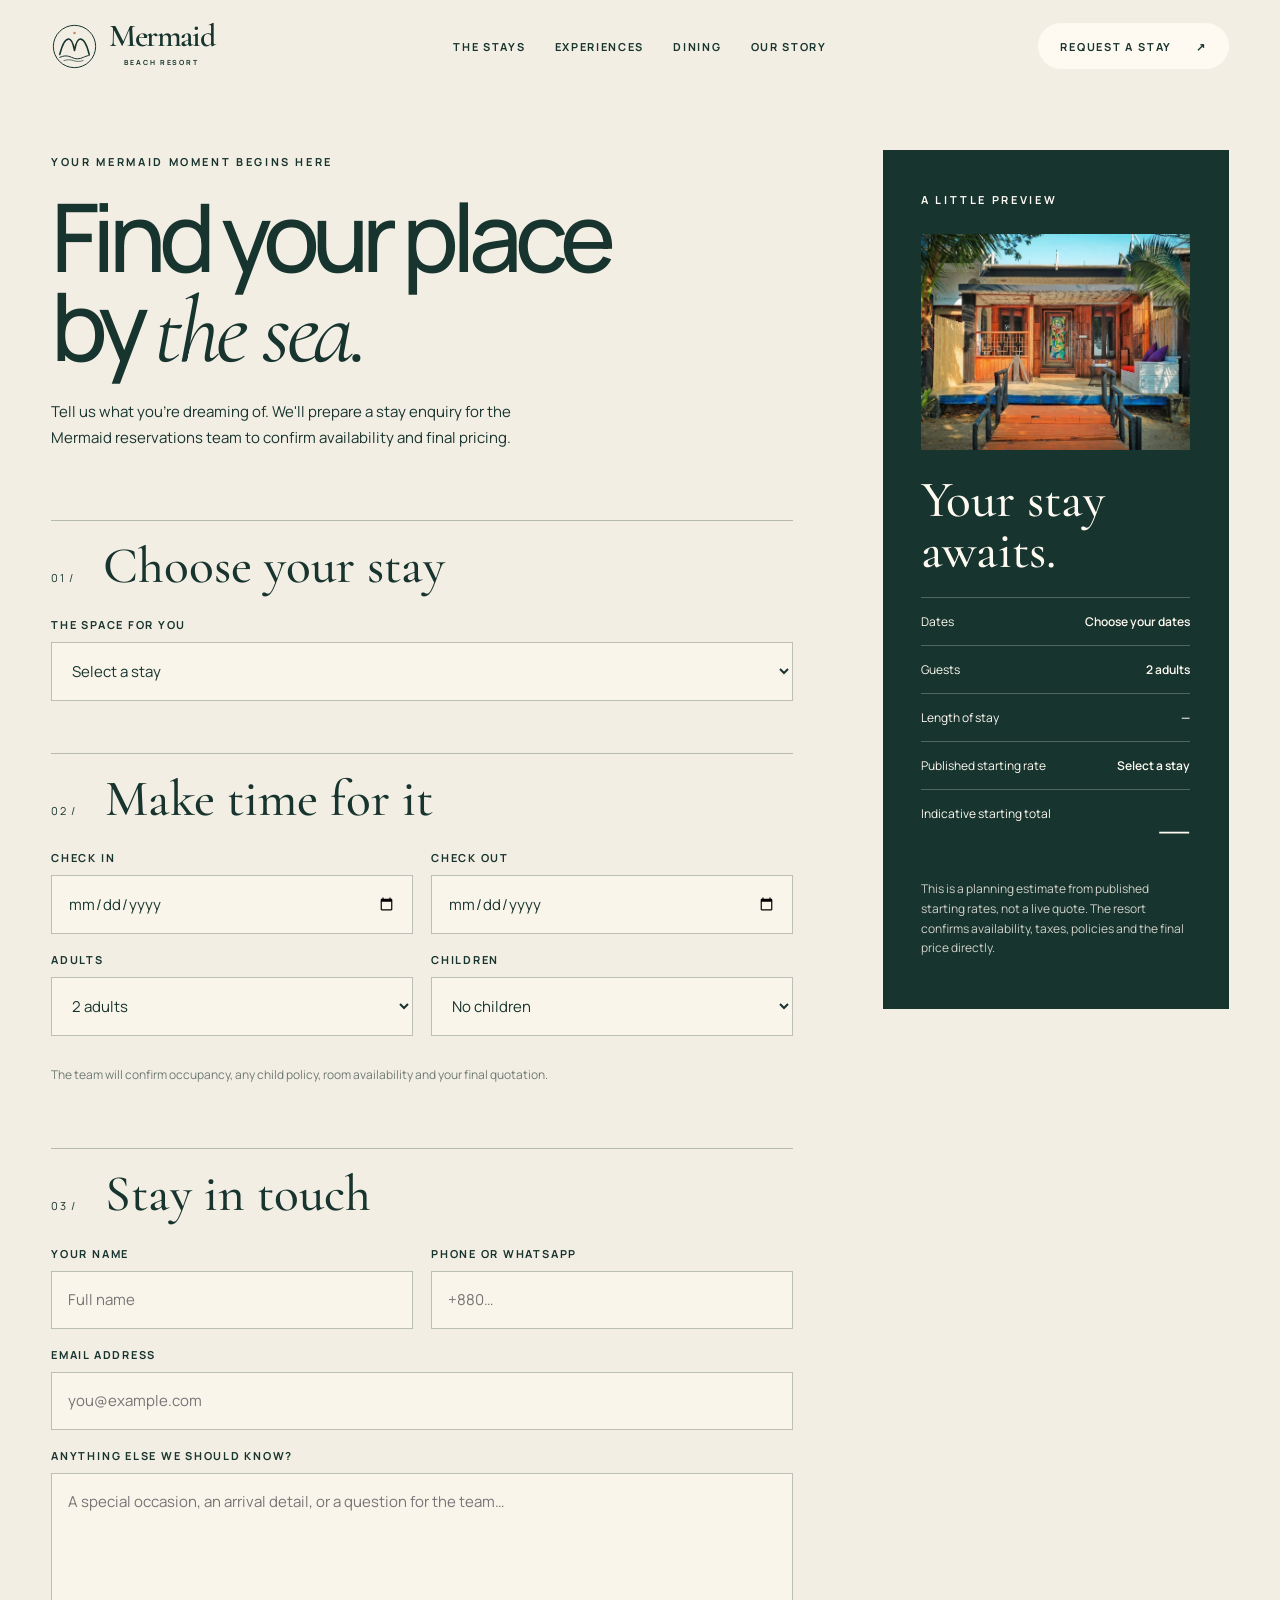
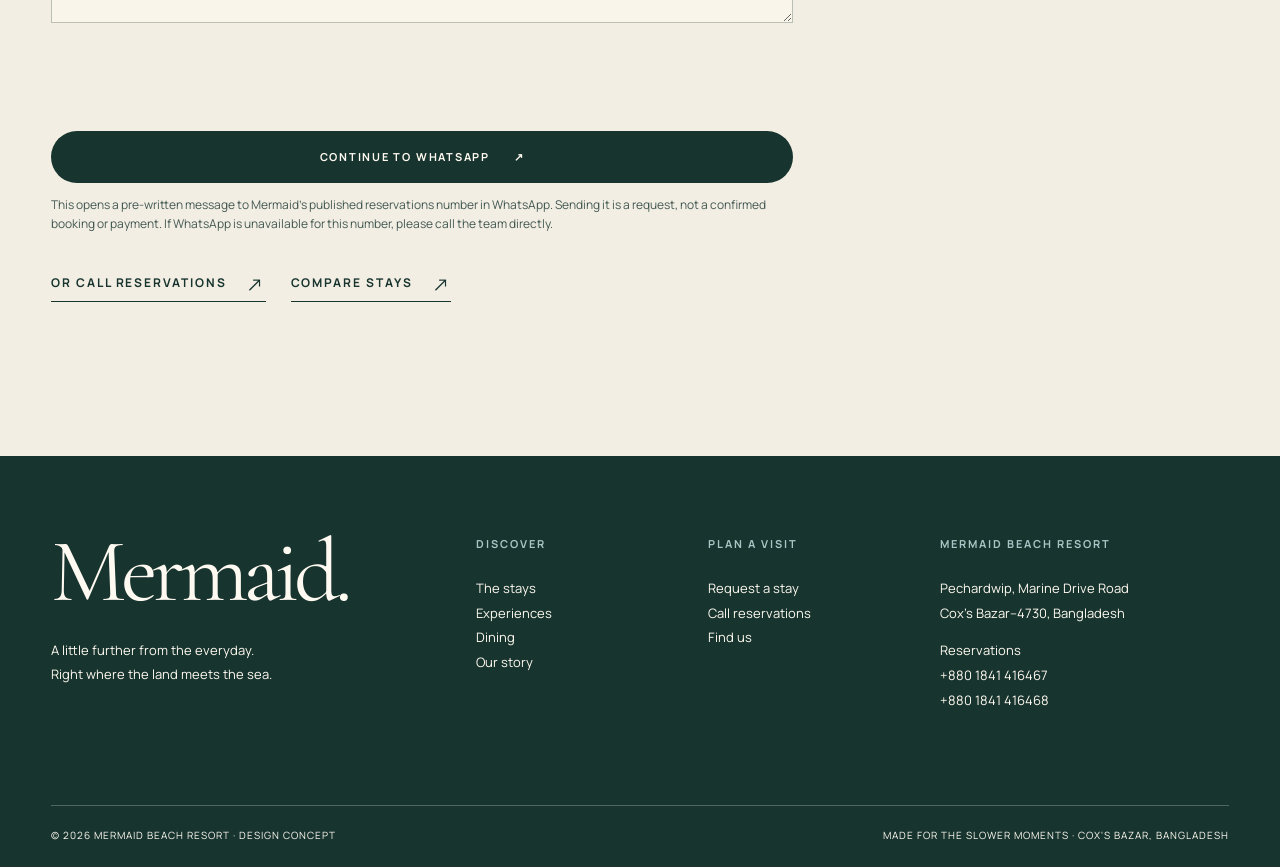
==== book.html @ ea6e07b0 "Build Mermaid Beach Resort redesign site" ====
<!doctype html><html lang="en"><head>
<meta charset="utf-8"><meta name="viewport" content="width=device-width,initial-scale=1"><meta name="theme-color" content="#17342e"><meta name="description" content="Request a stay at Mermaid Beach Resort. Choose dates and a villa, then send your enquiry directly to the reservations team.">
<link rel="icon" href="assets/logo-mark.svg" type="image/svg+xml"><link rel="preconnect" href="https://fonts.googleapis.com"><link rel="preconnect" href="https://fonts.gstatic.com" crossorigin><link rel="stylesheet" href="css/tokens.css"><link rel="stylesheet" href="css/main.css"><title>Request a Stay — Mermaid Beach Resort</title>
</head><body data-page="book" class="booking-page"><header id="site-header"></header><main>
<div class="container booking-shell"><div><div class="booking-head"><span class="eyebrow">Your Mermaid moment begins here</span><h1>Find your place<br>by <em class="serif">the sea.</em></h1><p>Tell us what you're dreaming of. We'll prepare a stay enquiry for the Mermaid reservations team to confirm availability and final pricing.</p></div>
<form id="booking-form" class="booking-form" novalidate>
  <div class="form-step"><div class="form-step__head"><span>01 /</span><h2>Choose your stay</h2></div><div class="field-grid"><div class="field field--full"><label for="stay">The space for you</label><select id="stay" name="stay" required><option value="">Select a stay</option><option value="garden-bungalow">Garden Bungalow — from ৳26,000</option><option value="garden-suite">Garden Suite — from ৳32,000</option><option value="beach-villa">Beach Villa — from ৳40,000</option><option value="family-beach-villa">Family Beach Villa — from ৳52,000</option><option value="mermaid-suite">Mermaid Suite — from ৳35,000</option><option value="pool-suite">Pool Suite — from ৳50,000</option><option value="beach-house">Friends & Family Beach House — from ৳40,000</option></select></div></div></div>
  <div class="form-step"><div class="form-step__head"><span>02 /</span><h2>Make time for it</h2></div><div class="field-grid"><div class="field"><label for="checkin">Check in</label><input id="checkin" name="checkin" type="date" required></div><div class="field"><label for="checkout">Check out</label><input id="checkout" name="checkout" type="date" required></div><div class="field"><label for="adults">Adults</label><select id="adults" name="adults" required><option value="1">1 adult</option><option value="2" selected>2 adults</option><option value="3">3 adults</option><option value="4">4 adults</option></select></div><div class="field"><label for="children">Children</label><select id="children" name="children"><option value="0" selected>No children</option><option value="1">1 child</option><option value="2">2 children</option><option value="3">3 children</option><option value="4">4 children</option></select></div><p class="field__hint field--full">The team will confirm occupancy, any child policy, room availability and your final quotation.</p></div></div>
  <div class="form-step"><div class="form-step__head"><span>03 /</span><h2>Stay in touch</h2></div><div class="field-grid"><div class="field"><label for="name">Your name</label><input id="name" name="name" type="text" autocomplete="name" required placeholder="Full name"></div><div class="field"><label for="phone">Phone or WhatsApp</label><input id="phone" name="phone" type="tel" autocomplete="tel" required placeholder="+880…"></div><div class="field field--full"><label for="email">Email address</label><input id="email" name="email" type="email" autocomplete="email" required placeholder="you@example.com"></div><div class="field field--full"><label for="notes">Anything else we should know?</label><textarea id="notes" name="notes" placeholder="A special occasion, an arrival detail, or a question for the team…"></textarea></div></div></div>
  <div><p class="booking-warning" id="booking-warning" role="alert" aria-live="polite"></p><button class="button button--dark booking-submit" type="submit">Continue to WhatsApp <span aria-hidden="true">↗</span></button><p class="booking-disclaimer">This opens a pre-written message to Mermaid's published reservations number in WhatsApp. Sending it is a request, not a confirmed booking or payment. If WhatsApp is unavailable for this number, please call the team directly.</p><div class="booking-help"><a class="link-arrow" href="tel:+8801841416467">Or call reservations <span aria-hidden="true">→</span></a><a class="link-arrow" href="stays.html">Compare stays <span aria-hidden="true">→</span></a></div></div>
</form></div>
<aside class="booking-summary" aria-label="Your stay summary"><span class="eyebrow">A little preview</span><img id="summary-image" class="booking-summary__image" src="assets/img/stay-beach-villa.webp" alt="Beach Villa at Mermaid Beach Resort"><h2 id="summary-name">Your stay awaits.</h2><div class="summary-line"><span>Dates</span><strong id="summary-dates">Choose your dates</strong></div><div class="summary-line"><span>Guests</span><strong id="summary-guests">2 adults</strong></div><div class="summary-line"><span>Length of stay</span><strong id="summary-nights">—</strong></div><div class="summary-line"><span>Published starting rate</span><strong id="summary-rate">Select a stay</strong></div><div class="summary-line"><span>Indicative starting total</span><strong class="summary-total" id="summary-total">—</strong></div><p class="summary-note">This is a planning estimate from published starting rates, not a live quote. The resort confirms availability, taxes, policies and the final price directly.</p></aside></div>
</main><footer id="site-footer"></footer><script defer src="assets/vendor/gsap.min.js"></script><script defer src="assets/vendor/ScrollTrigger.min.js"></script><script defer src="assets/vendor/lenis.min.js"></script><script defer src="js/main.js"></script><script defer src="js/booking.js"></script></body></html>
---- css/tokens.css ----
:root {
  --color-primary: #17342e;
  --color-secondary: #f3eee4;
  --color-white: #fffaf1;
  --color-hotels: #687f70;
  --color-gastro: #c89c80;
  --color-leisure: #a9c5c5;
  --color-origins: #4f5644;
  --color-tertiary: #c98965;
  --color-muted: #6e7b73;
  --font-sans: "Manrope", Arial, sans-serif;
  --font-serif: "Cormorant Garamond", Georgia, serif;
  --ease-out: cubic-bezier(.05,.76,.38,1.015);
  --expo-in: cubic-bezier(.7,0,.84,0);
  --expo-in-out: cubic-bezier(.895,0,.18,1);
  --expo-out: cubic-bezier(.16,1,.3,1);
  --space-edge: clamp(22px, 4vw, 72px);
  --space-section: clamp(88px, 12vw, 210px);
  --text-body: clamp(15px, 1.08vw, 18px);
  --text-label: 11px;
  --text-display: clamp(76px, 10vw, 160px);
  --text-section: clamp(56px, 7.5vw, 118px);
}
---- css/main.css ----
@import url('https://fonts.googleapis.com/css2?family=Cormorant+Garamond:ital,wght@0,500;0,600;1,400;1,500&family=Manrope:wght@400;500;600;700&display=swap');
@import url('../assets/vendor/lenis.css');

*,*::before,*::after{box-sizing:border-box}
html{scroll-behavior:smooth}
html.lenis,html.lenis body{height:auto}
.lenis.lenis-smooth{scroll-behavior:auto!important}
body{margin:0;background:var(--color-secondary);color:var(--color-primary);font-family:var(--font-sans);font-size:var(--text-body);-webkit-font-smoothing:antialiased}
body.menu-open{overflow:hidden}
img{display:block;max-width:100%}
button,input,select,textarea{font:inherit}
button{cursor:pointer}
a{color:inherit;text-decoration:none}
:focus-visible{outline:2px solid var(--color-tertiary);outline-offset:4px}
::selection{background:var(--color-tertiary);color:var(--color-primary)}
.sr-only{position:absolute;width:1px;height:1px;padding:0;margin:-1px;overflow:hidden;clip:rect(0,0,0,0);white-space:nowrap;border:0}
.container{width:min(100% - 2*var(--space-edge),1540px);margin-inline:auto}
.eyebrow,.label{font-size:var(--text-label);font-weight:700;letter-spacing:.24em;text-transform:uppercase;line-height:1.5}
.serif{font-family:var(--font-serif);font-style:italic;font-weight:400;letter-spacing:-.045em}
.display{font-size:var(--text-section);font-weight:500;letter-spacing:-.075em;line-height:.98;margin:0}
.body-copy{font-size:clamp(16px,1.4vw,21px);line-height:1.7;max-width:44ch}
.link-arrow{display:inline-flex;align-items:center;gap:16px;font-size:12px;font-weight:700;letter-spacing:.16em;text-transform:uppercase;padding-bottom:10px;border-bottom:1px solid currentColor;transition:gap .4s var(--expo-out)}
.link-arrow:hover{gap:26px}
.link-arrow span:last-child{font-size:21px;font-weight:400;line-height:.5;transform:rotate(-45deg);display:inline-block}
.button{display:inline-flex;align-items:center;justify-content:center;gap:24px;border:1px solid currentColor;border-radius:999px;padding:16px 23px;min-height:52px;font-size:11px;font-weight:700;letter-spacing:.16em;text-transform:uppercase;transition:background .4s var(--expo-out),color .4s var(--expo-out),transform .4s var(--expo-out)}
.button:hover{transform:translateY(-3px)}
.button--dark{background:var(--color-primary);color:var(--color-white);border-color:var(--color-primary)}
.button--dark:hover{background:var(--color-hotels);border-color:var(--color-hotels)}
.button--light{background:var(--color-white);color:var(--color-primary);border-color:var(--color-white)}
.button--outline-light{color:var(--color-white)}

/* Global chrome — Rosa §00 + Amrit Palace §00 */
.site-header{position:fixed;z-index:100;top:0;left:0;right:0;height:92px;display:grid;grid-template-columns:1fr auto 1fr;align-items:center;gap:24px;padding:0 var(--space-edge);transition:height .4s var(--expo-out),background .4s var(--expo-out),color .4s var(--expo-out),transform .6s var(--expo-out);color:var(--color-primary)}
.site-header.is-hero{color:var(--color-white)}
.site-header.is-solid{height:76px;background:rgba(243,238,228,.94);backdrop-filter:blur(18px);box-shadow:0 1px 0 rgba(23,52,46,.11)}
.site-header.is-hidden{transform:translateY(-110%)}
.brand{display:inline-flex;align-items:center;gap:11px;min-width:max-content;width:max-content}
.brand__mark{width:47px;height:47px;object-fit:contain;transition:filter .4s var(--expo-out)}
.site-header.is-hero .brand__mark{filter:brightness(0) invert(1)}
.brand__text{font-family:var(--font-serif);font-size:32px;font-weight:600;letter-spacing:-.045em;line-height:.75}
.brand__text small{display:block;margin-top:11px;font-family:var(--font-sans);font-size:7px;font-style:normal;font-weight:700;letter-spacing:.27em;line-height:1.2;text-align:center}
.desktop-nav{display:flex;align-items:center;gap:clamp(18px,2.3vw,37px)}
.desktop-nav a{font-size:11px;font-weight:700;letter-spacing:.15em;text-transform:uppercase;position:relative;padding:10px 0}
.desktop-nav a::after{content:"";position:absolute;left:0;right:100%;bottom:5px;height:1px;background:currentColor;transition:right .4s var(--expo-out)}
.desktop-nav a:hover::after,.desktop-nav a[aria-current=page]::after{right:0}
.header-actions{display:flex;align-items:center;justify-self:end;gap:20px}
.header-book{background:var(--color-white);color:var(--color-primary);border-color:var(--color-white);padding:14px 21px;min-height:46px}
.site-header.is-solid .header-book{background:var(--color-primary);border-color:var(--color-primary);color:var(--color-white)}
.menu-toggle{display:none;align-items:center;gap:10px;background:none;border:0;color:inherit;font-size:11px;text-transform:uppercase;letter-spacing:.18em;font-weight:700;padding:10px}
.menu-toggle__lines{width:22px;display:grid;gap:5px}
.menu-toggle__lines span{display:block;width:100%;height:1px;background:currentColor;transition:transform .3s,opacity .3s}
.menu-open .menu-toggle__lines span:first-child{transform:translateY(3px) rotate(45deg)}
.menu-open .menu-toggle__lines span:last-child{transform:translateY(-3px) rotate(-45deg)}
.mobile-menu{position:fixed;z-index:90;inset:0;background:var(--color-primary);color:var(--color-white);display:flex;flex-direction:column;justify-content:center;padding:100px var(--space-edge) 40px;visibility:hidden;opacity:0;transform:translateY(-2%);transition:opacity .5s var(--expo-out),transform .5s var(--expo-out),visibility .5s}
.mobile-menu.is-open{visibility:visible;opacity:1;transform:none}
.mobile-menu nav{display:grid;gap:4px}
.mobile-menu nav a{font-family:var(--font-serif);font-size:clamp(44px,12vw,75px);line-height:1.06;border-bottom:1px solid rgba(255,250,241,.25)}
.mobile-menu__foot{margin-top:50px;font-size:12px;line-height:1.9}
.mobile-book{display:none}
.scroll-progress{position:fixed;z-index:80;top:0;left:0;width:0;height:2px;background:var(--color-tertiary);pointer-events:none}

/* Home §01 — cinematic opening from Rosa §01 */
.hero{height:145svh;position:relative;background:var(--color-primary);color:var(--color-white)}
.hero__sticky{height:100svh;position:sticky;top:0;overflow:hidden}
.hero__media,.hero__shade{position:absolute;inset:0;width:100%;height:100%}
.hero__media{object-fit:cover;object-position:center 45%}
.hero__shade{background:linear-gradient(90deg,rgba(4,26,24,.51) 0%,rgba(4,26,24,.13) 64%),linear-gradient(0deg,rgba(4,26,24,.6),transparent 52%)}
.hero__content{position:absolute;z-index:2;inset:auto var(--space-edge) 8.5vh;display:grid;grid-template-columns:minmax(0,1fr) 250px;gap:40px;align-items:end}
.hero__eyebrow{display:block;margin-bottom:26px}
.hero h1{font-size:clamp(78px,10.5vw,168px);line-height:.85;letter-spacing:-.085em;font-weight:500;margin:0;max-width:1050px}
.hero h1 .serif{font-size:1.14em}
.hero__aside{align-self:end;max-width:240px;font-size:14px;line-height:1.7}
.hero__aside p{margin:0 0 30px}
.hero__bottom{position:absolute;z-index:2;left:var(--space-edge);right:var(--space-edge);bottom:22px;display:flex;justify-content:space-between;font-size:10px;font-weight:700;letter-spacing:.22em;text-transform:uppercase}
.hero__scroll{display:flex;align-items:center;gap:12px}
.hero__scroll::after{content:"";width:45px;height:1px;background:currentColor}

/* Home §02 — paragraph headline from Rosa §03 */
.intro{padding:var(--space-section) 0 150px;min-height:80vh}
.intro__grid{display:grid;grid-template-columns:1fr 2fr;gap:6vw}
.intro__copy{font-size:clamp(37px,5.4vw,81px);line-height:1.15;letter-spacing:-.065em;font-weight:500;max-width:1100px;margin:0}
.intro__copy .serif{color:var(--color-hotels)}
.intro__foot{display:flex;justify-content:space-between;align-items:end;margin-top:80px;border-top:1px solid rgba(23,52,46,.25);padding-top:20px;gap:30px}
.intro__foot p{max-width:36ch;margin:0;font-size:15px;line-height:1.7}

/* Home §03 — tide portal from Rosa §01 and Serotoninn M07-c/d */
.tide{height:235svh;position:relative;background:var(--color-secondary)}
.tide__sticky{position:sticky;top:0;height:100svh;overflow:hidden;display:grid;place-items:center}
.tide__pretitle{position:absolute;z-index:1;top:13vh;text-align:center;max-width:800px;font-size:clamp(30px,4vw,60px);font-weight:500;line-height:1.1;letter-spacing:-.055em;padding-inline:24px}
.tide__portal{position:absolute;inset:0;clip-path:circle(150% at 50% 52%)}
.tide__portal img{width:100%;height:100%;object-fit:cover;object-position:center 55%}
.tide__overlay{position:absolute;inset:0;background:linear-gradient(0deg,rgba(6,33,39,.55),transparent 60%)}
.tide__caption{position:absolute;z-index:2;bottom:11vh;left:var(--space-edge);right:var(--space-edge);color:var(--color-white);display:flex;justify-content:space-between;align-items:end;gap:30px}
.tide__caption h2{font-size:clamp(50px,8.2vw,126px);line-height:.9;letter-spacing:-.08em;font-weight:500;margin:0;max-width:880px}
.tide__caption p{max-width:250px;font-size:14px;line-height:1.7}

/* Home §04 / Stays — property cards from Rosa §02 */
.stays-preview{padding:var(--space-section) 0;background:var(--color-secondary)}
.section-topline{display:flex;align-items:end;justify-content:space-between;gap:30px;margin-bottom:65px}
.section-topline .display{max-width:900px}
.stays-grid{display:grid;grid-template-columns:repeat(3,minmax(0,1fr));gap:18px;align-items:start}
.stay-tile{display:block}
.stay-tile:nth-child(2){margin-top:110px}
.stay-tile:nth-child(3){margin-top:50px}
.stay-tile__media{position:relative;aspect-ratio:3/4;overflow:hidden;background:#d7d3c6}
.stay-tile__media img{height:100%;width:100%;object-fit:cover;transition:transform 1.4s var(--expo-out)}
.stay-tile:hover .stay-tile__media img{transform:scale(1.06)}
.stay-tile__index{position:absolute;top:20px;left:20px;color:var(--color-white);font-size:11px;letter-spacing:.19em}
.stay-tile__info{border-top:1px solid rgba(23,52,46,.25);margin-top:17px;padding-top:15px;display:flex;justify-content:space-between;gap:20px}
.stay-tile__info h3{font-family:var(--font-serif);font-size:clamp(28px,3.1vw,48px);font-weight:500;line-height:1;margin:0 0 7px}
.stay-tile__info p{font-size:12px;line-height:1.6;margin:0;color:var(--color-muted)}
.stay-tile__info span{font-size:25px;line-height:1}

/* Home §05 — one dark chapter from Rosa §05 */
.ethos{padding:var(--space-section) 0;background:var(--color-primary);color:var(--color-white);overflow:hidden}
.ethos__head{display:grid;grid-template-columns:1fr 3fr;gap:5vw;align-items:start}
.ethos__head h2{font-size:clamp(55px,8vw,128px);line-height:1;letter-spacing:-.075em;font-weight:500;max-width:1150px;margin:0}
.ethos__head h2 .word{display:inline-block;white-space:nowrap;margin-right:.22em}
.ethos__head h2 .serif{color:var(--color-leisure)}
.ethos__collage{display:grid;grid-template-columns:1.2fr .8fr;gap:6vw;align-items:end;margin-top:110px}
.ethos__collage figure{margin:0}
.ethos__collage figure:first-child{width:75%;margin-left:5%}
.ethos__collage figure:last-child{width:100%;margin-top:130px}
.ethos__collage img{width:100%;height:clamp(320px,40vw,650px);object-fit:cover}
.ethos__collage figure:last-child img{height:clamp(250px,31vw,450px)}
.ethos__collage figcaption{font-size:11px;text-transform:uppercase;letter-spacing:.16em;margin-top:15px}
.ethos__foot{display:flex;justify-content:space-between;align-items:end;gap:30px;border-top:1px solid rgba(255,250,241,.3);margin-top:100px;padding-top:24px}
.ethos__foot p{max-width:40ch;font-size:17px;line-height:1.7;margin:0}

/* Home §06 — sensory dining from Rosa §07 */
.dining-feature{min-height:102svh;position:relative;display:flex;align-items:end;background:var(--color-gastro);color:var(--color-white);overflow:hidden}
.dining-feature__image,.dining-feature__shade{position:absolute;inset:0;width:100%;height:100%}
.dining-feature__image{object-fit:cover}
.dining-feature__shade{background:linear-gradient(0deg,rgba(13,31,29,.72),transparent 65%)}
.dining-feature__content{position:relative;z-index:2;width:100%;padding-bottom:8vh;display:flex;align-items:end;justify-content:space-between;gap:40px}
.dining-feature h2{font-size:clamp(65px,10vw,150px);line-height:.9;letter-spacing:-.08em;font-weight:500;margin:12px 0 0}
.dining-feature__right{max-width:260px;font-size:14px;line-height:1.7}

/* Home §07 — experience rail from Rosa §08 */
.experiences{padding:var(--space-section) 0;background:var(--color-secondary)}
.experience-rail{display:flex;gap:18px;overflow-x:auto;scroll-snap-type:x mandatory;overscroll-behavior-inline:contain;scrollbar-width:none;padding:0 var(--space-edge) 14px;cursor:grab}
.experience-rail::-webkit-scrollbar{display:none}
.experience-rail.is-dragging{cursor:grabbing;scroll-snap-type:none}
.experience-card{min-width:min(36vw,510px);max-width:510px;scroll-snap-align:center;display:block}
.experience-card__image{aspect-ratio:4/5;overflow:hidden;background:#d9d4ca}
.experience-card__image img{width:100%;height:100%;object-fit:cover;transition:transform 1.4s var(--expo-out)}
.experience-card:hover img{transform:scale(1.05)}
.experience-card__meta{display:flex;justify-content:space-between;margin-top:17px;border-top:1px solid rgba(23,52,46,.25);padding-top:14px}
.experience-card h3{font-family:var(--font-serif);font-size:clamp(30px,3vw,45px);font-weight:500;line-height:1;margin:0}
.rail-controls{display:flex;gap:9px}
.rail-controls button{width:49px;height:49px;border-radius:50%;border:1px solid var(--color-primary);background:none;color:var(--color-primary);font-size:23px;transition:background .4s,color .4s}
.rail-controls button:hover{background:var(--color-primary);color:var(--color-white)}

/* Subpage hero and editorial chapters */
.page-hero{min-height:88svh;position:relative;color:var(--color-white);background:var(--color-primary);display:flex;align-items:end;overflow:hidden}
.page-hero--short{min-height:65svh}
.page-hero__media,.page-hero__shade{position:absolute;inset:0;width:100%;height:100%}
.page-hero__media{object-fit:cover}
.page-hero__shade{background:linear-gradient(0deg,rgba(7,30,29,.78),rgba(7,30,29,.12) 65%),linear-gradient(90deg,rgba(7,30,29,.25),transparent)}
.page-hero__content{position:relative;z-index:2;padding-bottom:8vh}
.page-hero h1{font-size:clamp(72px,10vw,158px);font-weight:500;letter-spacing:-.085em;line-height:.88;margin:20px 0 0;max-width:1100px}
.page-hero__bottom{display:flex;justify-content:space-between;align-items:end;gap:25px;margin-top:35px}
.page-hero__bottom p{font-size:15px;line-height:1.7;max-width:400px;margin:0}
.editorial-intro{padding:var(--space-section) 0;display:grid;grid-template-columns:1fr 2fr;gap:7vw}
.editorial-intro p{font-size:clamp(31px,4.4vw,68px);line-height:1.17;letter-spacing:-.055em;margin:0;max-width:950px}
.editorial-intro p .serif{color:var(--color-hotels)}
.page-section{padding:var(--space-section) 0}
.page-section--light{background:var(--color-white)}
.page-section--dark{background:var(--color-primary);color:var(--color-white)}
.two-col{display:grid;grid-template-columns:1fr 1fr;gap:clamp(30px,6vw,110px);align-items:center}
.two-col--reverse > :first-child{order:2}
.two-col__image{width:100%;aspect-ratio:4/5;object-fit:cover}
.two-col__copy .display{margin:16px 0 30px}
.two-col__copy p{line-height:1.75;max-width:48ch}
.feature-meta{display:flex;gap:30px;flex-wrap:wrap;border-top:1px solid currentColor;padding-top:18px;margin-top:35px;font-size:11px;font-weight:700;text-transform:uppercase;letter-spacing:.13em}
.section-divider{height:1px;background:rgba(23,52,46,.2);margin:0 var(--space-edge)}

/* Stays catalogue */
.filter-row{display:flex;flex-wrap:wrap;gap:9px;margin-bottom:70px}
.filter-row button{border:1px solid rgba(23,52,46,.3);background:transparent;color:var(--color-primary);border-radius:999px;padding:13px 18px;font-size:11px;text-transform:uppercase;letter-spacing:.16em;font-weight:700;transition:background .35s,color .35s}
.filter-row button:hover,.filter-row button.is-active{background:var(--color-primary);color:var(--color-white)}
.stay-list{display:grid;gap:150px}
.stay-entry{display:grid;grid-template-columns:1.15fr .85fr;gap:clamp(30px,7vw,120px);align-items:center}
.stay-entry:nth-child(even) .stay-entry__media{order:2}
.stay-entry[hidden]{display:none}
.stay-entry__media{position:relative;overflow:hidden}
.stay-entry__media img{width:100%;aspect-ratio:6/5;object-fit:cover;transition:transform 1.4s var(--expo-out)}
.stay-entry:hover img{transform:scale(1.035)}
.stay-entry__media span{position:absolute;top:18px;left:18px;color:var(--color-white);font-size:12px;letter-spacing:.2em}
.stay-entry__copy h2{font-family:var(--font-serif);font-size:clamp(51px,6vw,92px);font-weight:500;line-height:.95;letter-spacing:-.045em;margin:16px 0 24px}
.stay-entry__copy p{line-height:1.75;max-width:47ch}
.stay-entry__details{display:flex;flex-wrap:wrap;gap:10px;margin:25px 0}
.stay-entry__details span{border:1px solid rgba(23,52,46,.2);border-radius:50px;padding:9px 12px;font-size:11px}
.stay-entry__bottom{display:flex;align-items:end;justify-content:space-between;gap:20px;border-top:1px solid rgba(23,52,46,.25);padding-top:20px;margin-top:35px}
.stay-entry__price{font-family:var(--font-serif);font-size:34px;line-height:.9}
.stay-entry__price small{display:block;font-family:var(--font-sans);font-size:10px;letter-spacing:.12em;text-transform:uppercase;margin-bottom:7px}
.pricing-note{font-size:12px;line-height:1.6;color:var(--color-muted);margin-top:95px}

/* Experiences / Dining / Story editorial systems */
.story-grid{display:grid;grid-template-columns:1fr 1fr;gap:clamp(20px,4vw,70px);align-items:start}
.story-grid figure{margin:0}
.story-grid figure:nth-child(even){margin-top:120px}
.story-grid img{width:100%;aspect-ratio:4/5;object-fit:cover}
.story-grid figcaption{margin-top:13px;font-size:11px;font-weight:700;letter-spacing:.17em;text-transform:uppercase}
.editorial-quote{padding:var(--space-section) var(--space-edge);text-align:center;background:var(--color-leisure)}
.editorial-quote p{font-family:var(--font-serif);font-style:italic;font-size:clamp(49px,7vw,105px);letter-spacing:-.05em;line-height:.98;margin:0 auto;max-width:15ch}
.package-grid{display:grid;grid-template-columns:repeat(2,minmax(0,1fr));gap:1px;background:rgba(23,52,46,.2);border:1px solid rgba(23,52,46,.2)}
.package-card{background:var(--color-secondary);padding:clamp(30px,4vw,65px);min-height:320px;display:flex;flex-direction:column;align-items:flex-start}
.package-card h3{font-family:var(--font-serif);font-size:clamp(40px,5vw,70px);line-height:1;margin:20px 0 12px;font-weight:500}
.package-card p{max-width:45ch;line-height:1.7}
.package-card .link-arrow{margin-top:auto}
.numbered-list{list-style:none;padding:0;margin:60px 0 0}
.numbered-list li{display:grid;grid-template-columns:90px 1fr;gap:25px;border-top:1px solid rgba(23,52,46,.25);padding:30px 0;font-size:clamp(25px,3vw,44px);letter-spacing:-.04em}
.numbered-list li small{font-size:11px;letter-spacing:.15em;align-self:start;text-transform:uppercase}

/* Booking solution */
.booking-page{background:var(--color-secondary)}
.booking-shell{padding:150px 0 var(--space-section);display:grid;grid-template-columns:minmax(0,1.5fr) minmax(300px,.7fr);gap:clamp(40px,7vw,130px);align-items:start}
.booking-head h1{font-size:clamp(61px,7.4vw,116px);letter-spacing:-.075em;line-height:.94;margin:20px 0 24px;font-weight:500}
.booking-head p{line-height:1.7;max-width:55ch}
.booking-form{margin-top:70px;display:grid;gap:52px}
.form-step{border-top:1px solid rgba(23,52,46,.28);padding-top:20px}
.form-step__head{display:flex;align-items:baseline;gap:28px;margin-bottom:25px}
.form-step__head span{font-size:11px;letter-spacing:.15em}
.form-step__head h2{font-family:var(--font-serif);font-size:clamp(36px,4vw,61px);font-weight:500;line-height:1;margin:0}
.field-grid{display:grid;grid-template-columns:1fr 1fr;gap:18px}
.field-grid .field--full{grid-column:1/-1}
.field{display:grid;gap:10px}
.field label{font-size:11px;font-weight:700;letter-spacing:.16em;text-transform:uppercase}
.field input,.field select,.field textarea{width:100%;border:1px solid rgba(23,52,46,.28);background:rgba(255,250,241,.6);color:var(--color-primary);padding:17px 16px;border-radius:0;outline:none;min-height:58px}
.field textarea{min-height:150px;resize:vertical}
.field input:focus,.field select:focus,.field textarea:focus{border-color:var(--color-primary);box-shadow:0 0 0 1px var(--color-primary)}
.field__hint{font-size:12px;color:var(--color-muted);line-height:1.5}
.booking-summary{position:sticky;top:112px;background:var(--color-primary);color:var(--color-white);padding:clamp(28px,3vw,50px)}
.booking-summary__image{width:100%;aspect-ratio:5/4;object-fit:cover;margin:25px 0}
.booking-summary h2{font-family:var(--font-serif);font-size:clamp(38px,4vw,55px);font-weight:500;line-height:1;margin:0 0 20px}
.summary-line{display:flex;justify-content:space-between;gap:15px;padding:15px 0;border-top:1px solid rgba(255,250,241,.25);font-size:12px}
.summary-line strong{font-weight:600;text-align:right}
.summary-total{font-family:var(--font-serif);font-size:39px;font-weight:500;line-height:1.2}
.summary-note,.booking-disclaimer{font-size:12px;line-height:1.65;opacity:.8}
.booking-warning{color:#9b452c;font-size:13px;line-height:1.5;min-height:20px}
.booking-submit{width:100%;border:0;margin-top:10px}
.booking-help{display:flex;flex-wrap:wrap;gap:25px;margin-top:40px;font-size:13px}

/* Footer */
.footer-cta{padding:var(--space-section) 0;background:var(--color-leisure);min-height:65svh;display:flex;align-items:center}
.footer-cta__grid{display:grid;grid-template-columns:1fr auto;gap:50px;align-items:end}
.footer-cta h2{font-size:clamp(65px,9vw,145px);line-height:.94;letter-spacing:-.08em;font-weight:500;max-width:1050px;margin:15px 0 0}
.site-footer{background:var(--color-primary);color:var(--color-white);padding:80px 0 25px}
.footer-grid{display:grid;grid-template-columns:2fr 1fr 1fr 1.5fr;gap:40px}
.site-footer .footer-brand{font-family:var(--font-serif);font-size:clamp(53px,7vw,110px);line-height:.8;letter-spacing:-.06em;margin:0 0 30px}
.site-footer h3{font-size:11px;text-transform:uppercase;letter-spacing:.18em;font-weight:700;margin:0 0 25px;color:var(--color-leisure)}
.site-footer p,.site-footer li{font-size:13px;line-height:1.9;max-width:35ch}
.site-footer ul{list-style:none;padding:0;margin:0}
.site-footer a:hover{color:var(--color-tertiary)}
.footer-bottom{border-top:1px solid rgba(255,250,241,.25);display:flex;justify-content:space-between;gap:20px;padding-top:22px;margin-top:80px;font-size:10px;letter-spacing:.1em;text-transform:uppercase}

@media(max-width:1050px){
  .desktop-nav{gap:16px}.desktop-nav a{font-size:10px}.brand__text{font-size:28px}.brand__mark{width:40px;height:40px}
  .hero__content{grid-template-columns:minmax(0,1fr) 180px}.hero h1{font-size:10vw}
  .experience-card{min-width:45vw}
}
@media(max-width:800px){
  .site-header{height:76px;grid-template-columns:1fr auto}.desktop-nav,.header-book{display:none}.menu-toggle{display:flex}.site-header.is-solid{height:70px}
  .mobile-book{display:flex;position:fixed;z-index:85;bottom:15px;left:50%;transform:translateX(-50%);width:calc(100% - 30px);justify-content:space-between;box-shadow:0 12px 45px rgba(10,35,30,.25)}
  .hero{height:125svh}.hero__content{grid-template-columns:1fr;gap:0;bottom:12vh}.hero h1{font-size:clamp(68px,12vw,105px)}.hero__aside{display:none}
  .intro__grid,.editorial-intro{grid-template-columns:1fr;gap:40px}.intro{min-height:0;padding-bottom:100px}
  .tide__caption{display:block}.tide__caption p{margin-top:25px}
  .stays-grid{grid-template-columns:repeat(2,1fr)}.stay-tile:nth-child(3){margin-top:0}.stay-tile:nth-child(2){margin-top:70px}
  .ethos__head{grid-template-columns:1fr;gap:45px}.ethos__collage{margin-top:80px}
  .dining-feature__content{display:block}.dining-feature__right{margin-top:24px}
  .footer-grid{grid-template-columns:1.5fr 1fr;gap:50px}
  .booking-shell{grid-template-columns:1fr;padding-top:125px}.booking-summary{position:static;max-width:560px}
}
@media(max-width:600px){
  :root{--space-edge:20px;--space-section:95px}
  .brand__text{font-size:27px}.brand__mark{width:37px;height:37px}
  .hero__content{bottom:13vh}.hero__eyebrow{font-size:9px}.hero h1{font-size:clamp(66px,15vw,94px);line-height:.9;max-width:560px}.hero__bottom{bottom:85px;font-size:8px}
  .intro__copy{font-size:clamp(35px,9vw,53px)}.intro__foot{display:block;margin-top:50px}.intro__foot .link-arrow{margin-top:24px}
  .tide{height:175svh}.tide__pretitle{top:17vh;font-size:34px}.tide__caption{bottom:18vh}.tide__caption h2{font-size:clamp(50px,13vw,74px)}
  .section-topline{align-items:start;display:block;margin-bottom:40px}.section-topline .link-arrow,.rail-controls{margin-top:32px}
  .stays-grid{grid-template-columns:1fr;gap:55px}.stay-tile:nth-child(2),.stay-tile:nth-child(3){margin-top:0}.stay-tile__media{aspect-ratio:4/4.5}.stay-tile__info h3{font-size:38px}
  .ethos__head h2{font-size:clamp(50px,12vw,75px)}.ethos__collage{grid-template-columns:1fr 1fr;gap:10px;margin-top:70px}.ethos__collage figure:first-child{width:100%;margin:0}.ethos__collage figure:last-child{margin:100px 0 0}.ethos__collage img{height:280px}.ethos__collage figure:last-child img{height:210px}.ethos__foot{display:block;margin-top:55px}.ethos__foot .link-arrow{margin-top:22px}
  .dining-feature{min-height:85svh}.dining-feature__content{padding-bottom:14vh}.dining-feature h2{font-size:clamp(64px,14vw,90px)}
  .experience-card{min-width:78vw}.experience-card h3{font-size:35px}
  .page-hero{min-height:77svh}.page-hero--short{min-height:50svh}.page-hero h1{font-size:clamp(62px,14vw,88px)}.page-hero__bottom{display:block}.page-hero__bottom p{margin-top:20px}
  .editorial-intro p{font-size:clamp(35px,9vw,55px)}
  .two-col,.stay-entry,.story-grid{grid-template-columns:1fr}.two-col--reverse>:first-child{order:0}.stay-entry:nth-child(even) .stay-entry__media{order:0}.stay-list{gap:100px}.stay-entry__copy h2{font-size:clamp(48px,12vw,72px)}
  .story-grid figure:nth-child(even){margin-top:0}.story-grid{gap:45px}.package-grid{grid-template-columns:1fr}.package-card{min-height:250px}.numbered-list li{grid-template-columns:55px 1fr}
  .footer-cta{min-height:0}.footer-cta__grid{grid-template-columns:1fr;gap:30px}.footer-cta h2{font-size:clamp(62px,13vw,85px)}.footer-grid{grid-template-columns:1fr 1fr;gap:45px 18px}.footer-grid>div:first-child{grid-column:1/-1}.footer-bottom{display:block;line-height:1.8}.site-footer{padding-bottom:105px}
  .field-grid{grid-template-columns:1fr}.field-grid .field--full{grid-column:auto}.booking-form{margin-top:45px}.booking-shell{gap:55px}.booking-head h1{font-size:65px}
}
@media(prefers-reduced-motion:reduce){*,*::before,*::after{scroll-behavior:auto!important;animation-duration:.01ms!important;transition-duration:.01ms!important}.hero{height:100svh}.tide{height:100svh}}
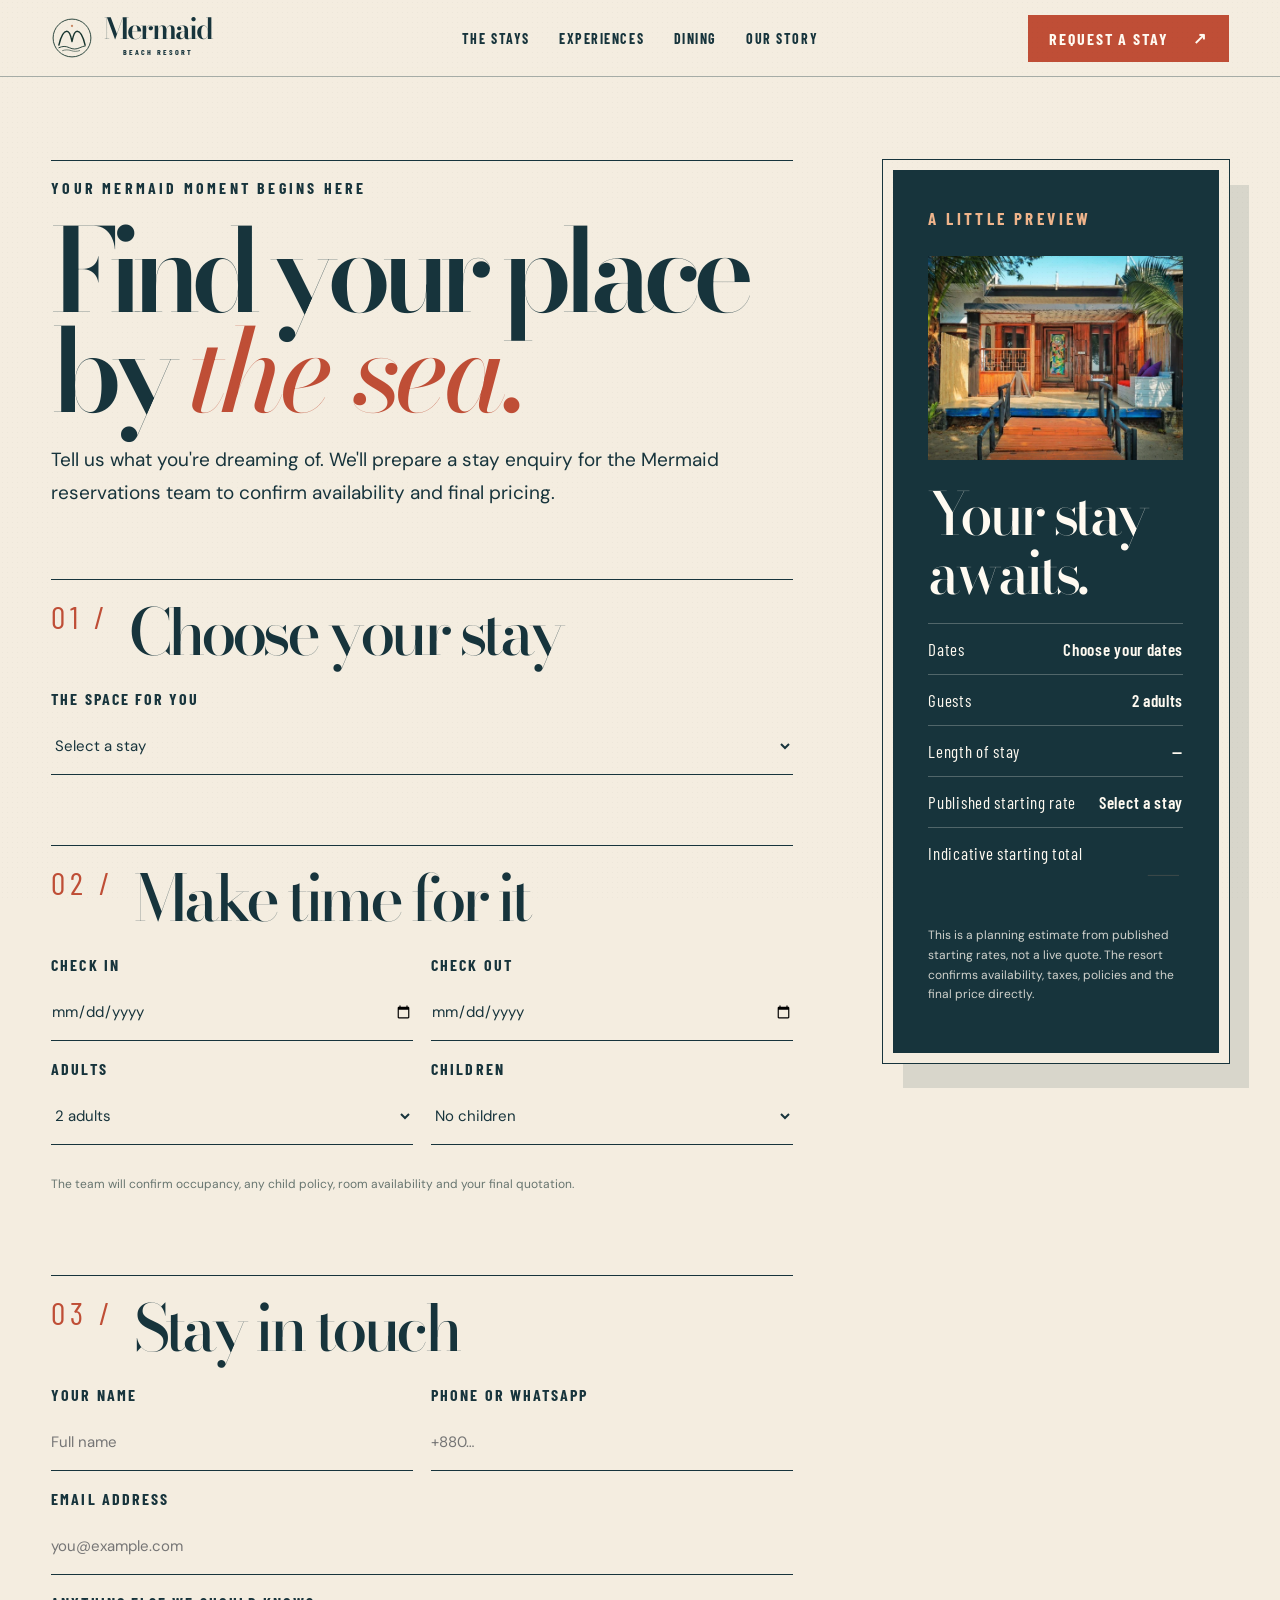
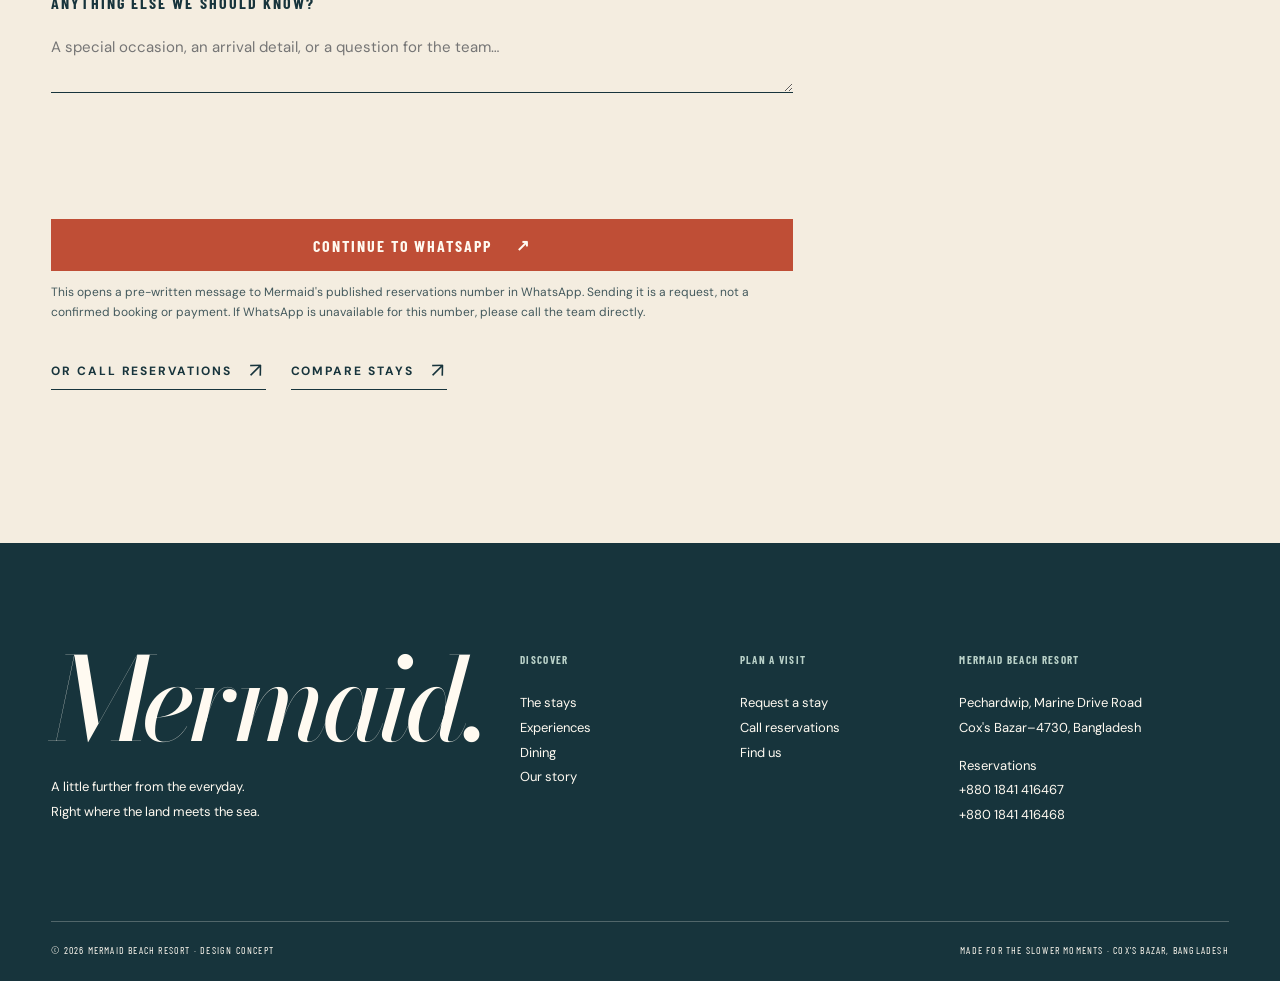
==== commit 12b804e9: "Redesign resort as The Tide Ledger" ====
--- a/book.html
+++ b/book.html
@@ -1,6 +1,6 @@
 <!doctype html><html lang="en"><head>
 <meta charset="utf-8"><meta name="viewport" content="width=device-width,initial-scale=1"><meta name="theme-color" content="#17342e"><meta name="description" content="Request a stay at Mermaid Beach Resort. Choose dates and a villa, then send your enquiry directly to the reservations team.">
-<link rel="icon" href="assets/logo-mark.svg" type="image/svg+xml"><link rel="preconnect" href="https://fonts.googleapis.com"><link rel="preconnect" href="https://fonts.gstatic.com" crossorigin><link rel="stylesheet" href="css/tokens.css"><link rel="stylesheet" href="css/main.css"><title>Request a Stay — Mermaid Beach Resort</title>
+<link rel="icon" href="assets/logo-mark.svg" type="image/svg+xml"><link rel="preconnect" href="https://fonts.googleapis.com"><link rel="preconnect" href="https://fonts.gstatic.com" crossorigin><link rel="stylesheet" href="css/tokens.css"><link rel="stylesheet" href="css/main.css"><link rel="stylesheet" href="css/edition.css"><title>Request a Stay — Mermaid Beach Resort</title>
 </head><body data-page="book" class="booking-page"><header id="site-header"></header><main>
 <div class="container booking-shell"><div><div class="booking-head"><span class="eyebrow">Your Mermaid moment begins here</span><h1>Find your place<br>by <em class="serif">the sea.</em></h1><p>Tell us what you're dreaming of. We'll prepare a stay enquiry for the Mermaid reservations team to confirm availability and final pricing.</p></div>
 <form id="booking-form" class="booking-form" novalidate>
@@ -10,4 +10,4 @@
   <div><p class="booking-warning" id="booking-warning" role="alert" aria-live="polite"></p><button class="button button--dark booking-submit" type="submit">Continue to WhatsApp <span aria-hidden="true">↗</span></button><p class="booking-disclaimer">This opens a pre-written message to Mermaid's published reservations number in WhatsApp. Sending it is a request, not a confirmed booking or payment. If WhatsApp is unavailable for this number, please call the team directly.</p><div class="booking-help"><a class="link-arrow" href="tel:+8801841416467">Or call reservations <span aria-hidden="true">→</span></a><a class="link-arrow" href="stays.html">Compare stays <span aria-hidden="true">→</span></a></div></div>
 </form></div>
 <aside class="booking-summary" aria-label="Your stay summary"><span class="eyebrow">A little preview</span><img id="summary-image" class="booking-summary__image" src="assets/img/stay-beach-villa.webp" alt="Beach Villa at Mermaid Beach Resort"><h2 id="summary-name">Your stay awaits.</h2><div class="summary-line"><span>Dates</span><strong id="summary-dates">Choose your dates</strong></div><div class="summary-line"><span>Guests</span><strong id="summary-guests">2 adults</strong></div><div class="summary-line"><span>Length of stay</span><strong id="summary-nights">—</strong></div><div class="summary-line"><span>Published starting rate</span><strong id="summary-rate">Select a stay</strong></div><div class="summary-line"><span>Indicative starting total</span><strong class="summary-total" id="summary-total">—</strong></div><p class="summary-note">This is a planning estimate from published starting rates, not a live quote. The resort confirms availability, taxes, policies and the final price directly.</p></aside></div>
-</main><footer id="site-footer"></footer><script defer src="assets/vendor/gsap.min.js"></script><script defer src="assets/vendor/ScrollTrigger.min.js"></script><script defer src="assets/vendor/lenis.min.js"></script><script defer src="js/main.js"></script><script defer src="js/booking.js"></script></body></html>
+</main><footer id="site-footer"></footer><script defer src="assets/vendor/gsap.min.js"></script><script defer src="assets/vendor/ScrollTrigger.min.js"></script><script defer src="assets/vendor/lenis.min.js"></script><script defer src="js/main.js"></script><script defer src="js/edition.js"></script><script defer src="js/booking.js"></script></body></html>
--- a/css/tokens.css
+++ b/css/tokens.css
@@ -1,15 +1,15 @@
 :root {
-  --color-primary: #17342e;
-  --color-secondary: #f3eee4;
+  --color-primary: #17343c;
+  --color-secondary: #f4ede0;
   --color-white: #fffaf1;
-  --color-hotels: #687f70;
-  --color-gastro: #c89c80;
-  --color-leisure: #a9c5c5;
-  --color-origins: #4f5644;
-  --color-tertiary: #c98965;
-  --color-muted: #6e7b73;
-  --font-sans: "Manrope", Arial, sans-serif;
-  --font-serif: "Cormorant Garamond", Georgia, serif;
+  --color-hotels: #91bbb4;
+  --color-gastro: #d48565;
+  --color-leisure: #b9d1c8;
+  --color-origins: #59645a;
+  --color-tertiary: #bf4e36;
+  --color-muted: #67756f;
+  --font-sans: "DM Sans", Arial, sans-serif;
+  --font-serif: "Bodoni Moda", Georgia, serif;
   --ease-out: cubic-bezier(.05,.76,.38,1.015);
   --expo-in: cubic-bezier(.7,0,.84,0);
   --expo-in-out: cubic-bezier(.895,0,.18,1);
--- a/css/edition.css
+++ b/css/edition.css
@@ -0,0 +1,300 @@
+@import url('https://fonts.googleapis.com/css2?family=Barlow+Condensed:wght@500;600;700;800&family=Bodoni+Moda:ital,opsz,wght@0,6..96,500;0,6..96,600;1,6..96,500&family=DM+Sans:wght@400;500;600;700&display=swap');
+
+/* The Tide Ledger — Da Maria Roma's editorial grid as the base language. */
+html{scroll-padding-top:84px}
+body{background:var(--color-secondary);overflow-x:clip}
+body::before{content:"";position:fixed;z-index:160;inset:0;pointer-events:none;opacity:.12;background-image:radial-gradient(rgba(23,52,60,.24) .55px,transparent .6px);background-size:5px 5px;mix-blend-mode:multiply}
+body.menu-open::before{display:none}
+.serif,.display em{font-family:var(--font-serif);font-style:italic;font-weight:500}
+.eyebrow{letter-spacing:.2em}
+.ink-rule{border-top:1px solid currentColor;border-bottom:1px solid currentColor}
+.ink-rule{position:relative;border-color:transparent}
+.ink-rule::before,.ink-rule::after{content:"";position:absolute;left:0;right:0;height:1px;background:currentColor;transform:scaleX(0) translateX(3rem);transform-origin:left center;transition:transform .8s cubic-bezier(.25,.46,.45,.94)}
+.ink-rule::before{top:0}.ink-rule::after{bottom:0}
+.ink-rule.is-drawn::before,.ink-rule.is-drawn::after{transform:scaleX(1) translateX(0)}
+.editorial-link{display:inline-flex;align-items:center;justify-content:space-between;gap:30px;min-width:210px;padding:13px 0;border-top:1px solid currentColor;border-bottom:1px solid currentColor;font-family:"Barlow Condensed",sans-serif;font-size:17px;font-weight:700;line-height:1;text-transform:uppercase;letter-spacing:.12em;transition:padding .35s var(--expo-out)}
+.editorial-link:hover{padding-left:12px;padding-right:12px}
+.editorial-link span{font-size:25px;font-weight:400}
+
+/* Fixed press masthead and typographic mobile navigation. */
+.site-header,.site-header.is-hero,.site-header.is-solid{height:77px;color:var(--color-primary);background:rgba(244,237,224,.94);border-bottom:1px solid rgba(23,52,60,.35);box-shadow:none;backdrop-filter:blur(15px)}
+.site-header.is-hero .brand__mark{filter:none}
+.site-header.is-hidden{transform:translateY(-110%)}
+.brand__mark{width:42px;height:42px}
+.brand__text{font-family:var(--font-serif);font-size:29px;font-weight:600;letter-spacing:-.065em}
+.brand__text small{font-family:"Barlow Condensed",sans-serif;letter-spacing:.26em;font-size:8px;margin-top:8px}
+.desktop-nav a{font-family:"Barlow Condensed",sans-serif;font-size:14px;letter-spacing:.11em}
+.header-book,.site-header.is-solid .header-book{background:var(--color-tertiary);border-color:var(--color-tertiary);color:var(--color-white);border-radius:0;min-height:47px;font-family:"Barlow Condensed",sans-serif;font-size:15px;letter-spacing:.1em;padding:12px 20px}
+.header-book:hover,.site-header.is-solid .header-book:hover{background:var(--color-primary);border-color:var(--color-primary)}
+.mobile-menu{background:var(--color-primary)}
+.mobile-menu nav a{font-family:var(--font-serif);font-size:clamp(40px,11vw,79px);font-weight:500;letter-spacing:-.055em}
+.menu-open .site-header,.menu-open .site-header.is-hero{background:var(--color-primary);color:var(--color-white)}
+.menu-open .brand__mark{filter:brightness(0) invert(1)!important}
+.mobile-book{border-radius:0;background:var(--color-tertiary);border-color:var(--color-tertiary);font-family:"Barlow Condensed",sans-serif;font-size:16px;letter-spacing:.13em}
+.scroll-progress{height:3px;background:var(--color-tertiary)}
+
+/* 01 / Printed front cover — Da Maria §01 with a Krem Kanel M02 tide edge. */
+.cover{padding:116px var(--space-edge) 25px;color:var(--color-primary);min-height:100svh}
+.cover__issue,.cover__foot,.invitation__top,.folios__intro>.ink-rule,.field-notes__header,.table-story__meta,.days__top,.closing-ticket__top{display:flex;justify-content:space-between;gap:20px;padding:11px 0;font-family:"Barlow Condensed",sans-serif;font-size:13px;line-height:1.2;font-weight:700;letter-spacing:.14em}
+.cover__masthead{position:relative;display:grid;grid-template-columns:1fr auto 1fr;align-items:end;gap:20px;padding:28px 0 22px}
+.cover__masthead h1{font-family:var(--font-serif);font-size:clamp(110px,17vw,300px);font-weight:600;line-height:.78;letter-spacing:-.095em;white-space:nowrap;margin:0;text-align:center}
+.cover__char{display:inline-block}
+.cover__char:last-child{color:var(--color-tertiary)}
+.edition-word{display:inline-block;white-space:nowrap}
+.edition-char{display:inline-block}
+.cover__aside,.cover__edition{font-family:"Barlow Condensed",sans-serif;font-size:13px;line-height:1.25;font-weight:700;letter-spacing:.1em;padding-bottom:12px}
+.cover__edition{text-align:right}
+.cover__imageframe{position:relative;height:clamp(470px,59svh,780px);overflow:hidden;background:var(--color-primary)}
+.cover__imageframe>img{width:100%;height:100%;object-fit:cover;object-position:center 56%;filter:saturate(.89)}
+.cover__imageframe::after{content:"";position:absolute;inset:0;background:linear-gradient(0deg,rgba(6,25,29,.36),transparent 48%);pointer-events:none}
+.cover__image-note{position:absolute;z-index:2;left:30px;bottom:72px;background:var(--color-primary);color:var(--color-white);width:min(285px,44vw);padding:19px 20px}
+.cover__image-note span,.cover__seal small{font-family:"Barlow Condensed",sans-serif;font-size:12px;font-weight:700;letter-spacing:.14em}
+.cover__image-note p{font-family:var(--font-serif);font-size:clamp(22px,2.1vw,32px);line-height:1.05;margin:14px 0 0}
+.cover__seal{position:absolute;z-index:3;right:5%;top:8%;display:flex;flex-direction:column;align-items:center;justify-content:center;width:clamp(115px,13vw,200px);aspect-ratio:1;background:var(--color-tertiary);color:var(--color-white);border-radius:50%;border:1px solid var(--color-white);outline:5px solid var(--color-tertiary);transform:rotate(11deg);text-align:center;box-shadow:0 9px 25px rgba(0,0,0,.15)}
+.cover__seal>span{font-family:"Barlow Condensed",sans-serif;font-size:clamp(20px,2.5vw,37px);font-weight:800;line-height:.86;letter-spacing:.02em}
+.cover__seal small{font-size:9px;margin-top:10px}
+.cover__tide{position:absolute;z-index:2;left:0;right:0;bottom:-1px;width:100%;height:clamp(55px,9vw,130px);fill:var(--color-secondary);transform-origin:center bottom}
+.cover__foot{border-top:0;margin-top:0;align-items:center;min-height:102px}
+.cover__foot p{font-family:var(--font-serif);font-size:clamp(19px,2vw,28px);font-weight:500;letter-spacing:-.03em;max-width:18ch;margin:0}
+.cover__foot .editorial-link{font-size:16px}
+.cover__scroll{align-self:end;padding-bottom:9px}
+.ink-marquee{overflow:hidden;background:var(--color-tertiary);color:var(--color-white);border-top:1px solid var(--color-primary);border-bottom:1px solid var(--color-primary);padding:10px 0 7px}
+.ink-marquee__track,.table-story__marquee{display:flex;width:max-content;white-space:nowrap;animation:ledger-marquee 40s linear infinite}
+.ink-marquee__track span{font-family:"Barlow Condensed",sans-serif;font-size:clamp(58px,8vw,122px);font-weight:700;letter-spacing:.025em;line-height:.86}
+@keyframes ledger-marquee{to{transform:translateX(-50%)}}
+
+/* 02 / Editorial invitation and the evolving hours — Da Maria §03 + Flor M02. */
+.invitation{position:relative;padding:clamp(100px,13vw,210px) var(--space-edge) clamp(120px,16vw,250px);overflow:hidden}
+.invitation__grid{display:grid;grid-template-columns:1fr 2.5fr;gap:5vw;padding-top:8vw}
+.invitation__margin{font-family:"Barlow Condensed",sans-serif;font-weight:700;letter-spacing:.15em;font-size:13px}
+.margin-number{font-family:var(--font-serif);font-size:clamp(110px,12vw,200px);font-style:italic;line-height:.7;letter-spacing:-.13em;color:var(--color-tertiary)}
+.invitation__margin p{margin-top:50px;line-height:1.35}
+.invitation h2{font-family:var(--font-serif);font-size:clamp(54px,6.2vw,103px);line-height:1.07;letter-spacing:-.068em;font-weight:500;margin:0;max-width:16ch}
+.invitation h2 em{color:var(--color-tertiary);font-weight:500}
+.invitation__body{font-size:clamp(16px,1.5vw,21px);line-height:1.7;max-width:33ch;margin:35px 0 0 auto}
+.invitation__photo{width:min(47%,690px);margin:clamp(70px,9vw,140px) 2% 0 auto;position:relative}
+.invitation__photo img{height:clamp(380px,52vw,700px);width:100%;object-fit:cover}
+.invitation__photo figcaption,.field-notes figcaption{font-family:"Barlow Condensed",sans-serif;font-size:12px;font-weight:700;letter-spacing:.14em;margin-top:14px}
+.invitation__scribble{font-family:var(--font-serif);font-style:italic;color:var(--color-tertiary);font-size:clamp(40px,5vw,75px);position:absolute;left:15%;bottom:25%;transform:rotate(-10deg)}
+.day-cycle{height:320svh;position:relative;background:var(--color-primary);color:var(--color-white)}
+.day-cycle__sticky{position:sticky;top:0;height:100svh;overflow:hidden}
+.day-cycle__media,.day-cycle__wash,.day-cycle__image{position:absolute;inset:0;width:100%;height:100%}
+.day-cycle__image{object-fit:cover;opacity:0;filter:saturate(.78)}
+.day-cycle__image.is-first{opacity:1}
+.day-cycle__image:first-child{object-position:center 56%}
+.day-cycle__wash{background:linear-gradient(90deg,rgba(10,30,36,.62),rgba(10,30,36,.08) 65%),linear-gradient(0deg,rgba(10,30,36,.45),transparent 40%)}
+.day-cycle__inner{position:relative;z-index:1;height:100%;display:flex;flex-direction:column;justify-content:space-between;padding:110px var(--space-edge) 40px}
+.day-cycle__meta,.day-cycle__rail{display:flex;justify-content:space-between;gap:20px;font-family:"Barlow Condensed",sans-serif;font-size:14px;font-weight:700;letter-spacing:.15em}
+.day-cycle__meta{border-top:1px solid var(--color-white);padding-top:12px}
+.day-cycle__stories{position:relative;min-height:55vh}
+.day-cycle__story{position:absolute;inset:auto 0 0;opacity:0}
+.day-cycle__story.is-first{opacity:1}
+.day-cycle__story>span{font-family:"Barlow Condensed",sans-serif;font-size:17px;font-weight:700;letter-spacing:.15em}
+.day-cycle__story h2{font-family:var(--font-serif);font-size:clamp(100px,13vw,210px);font-weight:500;line-height:.85;letter-spacing:-.09em;margin:15px 0 25px}
+.day-cycle__story h2 em{color:#f8d7ac}
+.day-cycle__story p{font-size:clamp(16px,1.5vw,22px);line-height:1.5;max-width:25ch}
+.day-cycle__rail{align-items:center}
+.day-cycle__progress{height:1px;flex:1;background:rgba(255,250,241,.4);position:relative}
+.day-cycle__progress i{display:block;width:0;height:3px;background:var(--color-white);position:absolute;top:-1px;left:0}
+
+/* 03 / Villa folios — HORECA Social M03 translated into physical stay cards. */
+.folios{padding:150px var(--space-edge) 100px;background:var(--color-secondary)}
+.folios__head{display:grid;grid-template-columns:minmax(0,2fr) minmax(240px,.55fr);gap:7vw;align-items:end;padding:8vw 0 110px}
+.folios__head h2,.field-notes h2,.table-story h2,.days h2,.closing-ticket h2{font-family:var(--font-serif);font-size:clamp(76px,10vw,160px);line-height:.88;letter-spacing:-.09em;font-weight:500;margin:0}
+.folios__head h2 em{color:var(--color-tertiary)}
+.folios__head p{font-size:18px;line-height:1.6;max-width:27ch;padding-bottom:12px}
+.folios__track{perspective:1400px;position:relative}
+.folio{position:sticky;top:10vh;min-height:80svh;display:grid;grid-template-columns:.9fr 1.1fr;gap:clamp(20px,5vw,80px);padding:clamp(28px,4vw,68px);overflow:hidden;margin-bottom:52svh;border:1px solid var(--color-primary);transform-origin:center top;box-shadow:0 20px 40px rgba(15,37,42,.12)}
+.folio:last-child{margin-bottom:0}
+.folio--sea{background:#a9cbc2}
+.folio--grove{background:#e7c89b}
+.folio--water{background:#ca7e65}
+.folio__text{position:relative;z-index:2;display:flex;flex-direction:column;align-items:flex-start}
+.folio__number,.folio__bottom,.folio__photo>span{font-family:"Barlow Condensed",sans-serif;font-size:15px;font-weight:700;letter-spacing:.16em}
+.folio__number{padding:9px 0;border-top:1px solid currentColor;border-bottom:1px solid currentColor;width:100%}
+.folio h3{font-family:var(--font-serif);font-size:clamp(82px,8.2vw,144px);line-height:.84;letter-spacing:-.095em;font-weight:500;margin:clamp(55px,7vw,120px) 0 24px}
+.folio__text>p{font-size:clamp(17px,1.5vw,22px);line-height:1.5;max-width:27ch;margin:0 0 auto}
+.folio__bottom{border-top:1px solid currentColor;margin-top:30px;padding-top:14px;display:flex;align-items:center;justify-content:space-between;width:100%}
+.folio__arrow{width:54px;height:54px;border:1px solid currentColor;display:grid;place-items:center;font-family:var(--font-sans);font-size:31px;font-weight:400;line-height:1;transition:background .3s,color .3s,transform .3s}
+.folio__arrow:hover{background:var(--color-primary);color:var(--color-white);transform:rotate(45deg)}
+.folio__photo{align-self:stretch;position:relative;min-height:55svh;overflow:hidden}
+.folio__photo img{width:100%;height:100%;object-fit:cover;position:absolute;inset:0;transition:transform 1.2s var(--expo-out)}
+.folio:hover .folio__photo img{transform:scale(1.05)}
+.folio__photo>span{position:absolute;bottom:12px;left:15px;right:15px;color:var(--color-white);text-shadow:0 1px 6px #000}
+.folio__watermark{position:absolute;right:-.02em;bottom:-.38em;font-family:var(--font-serif);font-size:clamp(160px,24vw,400px);letter-spacing:-.13em;color:rgba(23,52,60,.08);pointer-events:none}
+.folios__outro{padding-top:85px;display:flex;align-items:center;justify-content:space-between;gap:20px}
+.folios__outro>span{font-family:"Barlow Condensed",sans-serif;font-size:14px;letter-spacing:.12em}
+
+/* 04 / A collected, uneven field journal — Da Maria §03. */
+.field-notes{padding:160px var(--space-edge) 200px;background:var(--color-primary);color:var(--color-white);overflow:hidden}
+.field-notes__grid{position:relative;display:grid;grid-template-columns:1.2fr .8fr .85fr;gap:4vw;padding-top:9vw;align-items:start}
+.field-notes__heading{grid-column:1;position:relative;z-index:2}
+.field-notes h2{font-size:clamp(73px,8vw,125px)}
+.field-notes h2 em{color:#dfac8e}
+.field-notes__heading p{font-size:clamp(17px,1.5vw,22px);line-height:1.65;max-width:28ch;margin:45px 0 50px}
+.field-notes__image{margin:0;position:relative}
+.field-notes__image--a{grid-column:2;margin-top:10vw;transform:rotate(3deg)}
+.field-notes__image--b{grid-column:3;margin-top:26vw;transform:rotate(-5deg)}
+.field-notes__image img{width:100%;height:clamp(320px,37vw,580px);object-fit:cover;border:9px solid var(--color-white)}
+.field-notes__image--b img{height:clamp(240px,28vw,420px)}
+.field-notes__stamp{position:absolute;left:22%;bottom:-5%;width:175px;height:175px;border:2px dashed #dfac8e;border-radius:50%;color:#dfac8e;font-family:"Barlow Condensed",sans-serif;font-size:37px;font-weight:800;line-height:.82;display:grid;place-items:center;text-align:center;transform:rotate(-18deg)}
+
+/* 05 / The long signature table story — Da Maria §04. */
+.table-story{position:relative;background:#d78b69;color:var(--color-primary);padding:120px var(--space-edge) 0;overflow:hidden}
+.table-story__layout{display:grid;grid-template-columns:.85fr 1.15fr;gap:5vw;align-items:center;min-height:92svh;padding:7vw 0 9vw}
+.table-story h2{font-size:clamp(100px,12vw,190px)}
+.table-story p{font-size:clamp(18px,1.7vw,24px);line-height:1.5;max-width:22ch;margin:35px 0 45px}
+.table-story__media{height:min(70svh,720px);position:relative;transform:rotate(3deg);border:10px solid var(--color-secondary);box-shadow:25px 32px 0 rgba(23,52,60,.17)}
+.table-story__media img{width:100%;height:100%;object-fit:cover}
+.table-story__media span{position:absolute;bottom:12px;left:15px;color:var(--color-white);font-family:"Barlow Condensed",sans-serif;font-size:16px;font-weight:700;letter-spacing:.15em;text-shadow:0 2px 7px #000}
+.table-story__marquee{border-top:1px solid currentColor;padding:20px 0 4px;animation-duration:40s}
+.table-story__marquee span{font-family:var(--font-serif);font-style:italic;font-size:clamp(80px,11vw,170px);line-height:.95;letter-spacing:-.08em}
+
+/* 06 / Postcards from the resort. */
+.days{padding:150px var(--space-edge) 170px;background:var(--color-secondary)}
+.days__intro{display:flex;align-items:end;justify-content:space-between;gap:40px;padding:8vw 0 90px}
+.days h2{font-size:clamp(84px,10vw,160px)}
+.days h2 em{color:var(--color-tertiary)}
+.days__intro p{font-size:19px;line-height:1.5;max-width:23ch;margin:0 2vw 10px 0}
+.days__grid{display:grid;grid-template-columns:repeat(3,minmax(0,1fr));gap:clamp(12px,2vw,30px);align-items:start}
+.day-card:nth-child(2){margin-top:105px}.day-card:nth-child(3){margin-top:45px}
+.day-card__image{height:clamp(330px,39vw,580px);overflow:hidden;background:var(--color-leisure)}
+.day-card__image img{height:100%;width:100%;object-fit:cover;transition:transform 1.2s var(--expo-out),filter 1.2s}
+.day-card:hover img{transform:scale(1.08);filter:saturate(1.2)}
+.day-card>span{display:block;border-top:1px solid currentColor;margin-top:14px;padding-top:12px;font-family:"Barlow Condensed",sans-serif;font-size:14px;font-weight:700;letter-spacing:.14em}
+.day-card h3{font-family:var(--font-serif);font-size:clamp(37px,3.6vw,60px);line-height:1.03;letter-spacing:-.05em;font-weight:500;margin:20px 0;display:flex;justify-content:space-between;gap:10px}
+.day-card h3 b{font-family:var(--font-sans);font-size:25px;font-weight:400}
+
+/* 07 / A decisive reservation spread and footer. */
+.closing-ticket{background:var(--color-tertiary);color:var(--color-white);padding:80px var(--space-edge) 35px;min-height:80svh;display:flex;flex-direction:column;justify-content:space-between}
+.closing-ticket__main{display:flex;justify-content:space-between;align-items:end;gap:40px;padding:80px 0 90px}
+.closing-ticket h2{font-size:clamp(90px,13vw,205px);line-height:.84}
+.closing-ticket p{font-size:clamp(19px,1.8vw,28px);line-height:1.5;max-width:27ch;margin:40px 0 0}
+.closing-ticket__star{display:block;font-size:60px;line-height:1;margin-bottom:25px}
+.closing-ticket__cta{min-width:clamp(230px,26vw,400px);aspect-ratio:1;display:flex;align-items:center;justify-content:space-between;gap:15px;background:var(--color-primary);color:var(--color-white);border-radius:50%;padding:8%;font-family:"Barlow Condensed",sans-serif;font-size:clamp(33px,4vw,64px);font-weight:700;line-height:.87;letter-spacing:-.02em;transform:rotate(8deg);transition:transform .6s var(--expo-out),background .4s}
+.closing-ticket__cta:hover{transform:rotate(-5deg) scale(1.05);background:#052b32}
+.closing-ticket__cta b{font-family:var(--font-sans);font-size:clamp(28px,3vw,50px);font-weight:400;align-self:flex-end}
+.closing-ticket__bottom{display:flex;justify-content:space-between;gap:20px;border-top:1px solid currentColor;padding-top:18px;font-family:"Barlow Condensed",sans-serif;font-size:15px;font-weight:700;letter-spacing:.14em}
+.site-footer{background:var(--color-primary);padding-top:110px}
+.site-footer .footer-brand{font-family:var(--font-serif);font-style:italic;font-weight:500;font-size:clamp(77px,9vw,150px)}
+.site-footer h3,.footer-bottom{font-family:"Barlow Condensed",sans-serif;letter-spacing:.12em}
+
+/* Inner pages: each opens as a cover spread, then becomes a measured journal. */
+.page-hero,.page-hero--short{display:flex;flex-direction:column;align-items:stretch;min-height:0;padding:130px 0 0;background:var(--color-secondary);color:var(--color-primary);overflow:visible}
+.page-hero__shade{display:none}
+.page-hero__content.container{order:1;position:relative;padding:0 0 35px;width:min(100% - 2*var(--space-edge),1540px)}
+.page-hero__content>.eyebrow{display:block;border-top:1px solid currentColor;border-bottom:1px solid currentColor;padding:10px 0;font-family:"Barlow Condensed",sans-serif;font-size:16px;letter-spacing:.15em}
+.page-hero h1{font-family:var(--font-serif);font-size:clamp(90px,11vw,170px);font-weight:600;letter-spacing:-.09em;line-height:.85;max-width:100%;margin:55px 0 65px}
+.page-hero h1 em{color:var(--color-tertiary)}
+.page-hero__bottom{border-top:1px solid currentColor;padding-top:17px;margin:0;align-items:start}
+.page-hero__bottom p{font-size:16px;max-width:27ch}
+.page-hero__media{order:2;position:relative;width:min(100% - 2*var(--space-edge),1540px);height:clamp(430px,60svh,780px);margin:0 auto;inset:auto;object-fit:cover;filter:saturate(.87)}
+.editorial-intro{padding-top:clamp(120px,12vw,190px);padding-bottom:clamp(120px,12vw,190px);border-bottom:1px solid rgba(23,52,60,.3)}
+.editorial-intro>.eyebrow{font-family:"Barlow Condensed",sans-serif;font-size:16px}
+.editorial-intro p{font-family:var(--font-serif);font-size:clamp(43px,5.2vw,82px);letter-spacing:-.06em;line-height:1.12}
+.editorial-intro p .serif{color:var(--color-tertiary)}
+.section-topline .display,.two-col__copy .display{font-family:var(--font-serif);font-size:clamp(64px,7.5vw,120px);letter-spacing:-.08em;line-height:.93}
+.section-topline .display em,.two-col__copy .display em{color:var(--color-tertiary)}
+.page-section{padding:clamp(110px,12vw,190px) 0}
+.page-section--light{background:var(--color-secondary)}
+.page-section--dark{background:var(--color-primary)}
+.two-col__image{border:9px solid var(--color-white);box-shadow:22px 26px 0 rgba(23,52,60,.13)}
+.two-col__copy>.eyebrow{display:block;border-top:1px solid currentColor;padding-top:12px}
+.two-col__copy p{font-size:18px}
+.feature-meta{font-family:"Barlow Condensed",sans-serif;font-size:14px;letter-spacing:.12em}
+.story-grid figure:nth-child(even){margin-top:150px}
+.story-grid img{border:8px solid var(--color-white)}
+.editorial-quote{background:#d78b69;color:var(--color-primary)}
+.editorial-quote p{font-size:clamp(65px,9vw,145px)}
+.filter-row button{border-radius:0;font-family:"Barlow Condensed",sans-serif;font-size:15px;padding:12px 18px}
+.filter-row button:hover,.filter-row button.is-active{background:var(--color-tertiary);border-color:var(--color-tertiary);color:var(--color-white)}
+.stay-list{gap:0}
+.stay-entry{border-top:1px solid var(--color-primary);padding:80px 0;grid-template-columns:1fr 1fr}
+.stay-entry__media img{aspect-ratio:6/5}
+.stay-entry__media span{font-family:"Barlow Condensed",sans-serif;background:var(--color-tertiary);padding:6px 9px;font-size:16px}
+.stay-entry__copy h2{font-family:var(--font-serif);font-size:clamp(65px,7vw,110px);letter-spacing:-.08em}
+.stay-entry__copy h2 em{color:var(--color-tertiary)}
+.stay-entry__details span{border-radius:0;font-family:"Barlow Condensed",sans-serif;font-size:15px}
+.stay-entry__price{font-family:var(--font-serif);font-size:40px}
+.stay-entry__price small{font-family:"Barlow Condensed",sans-serif;font-size:14px}
+.button,.button--dark{border-radius:0;font-family:"Barlow Condensed",sans-serif;font-size:16px;letter-spacing:.12em}
+.button--dark{background:var(--color-primary)}
+.button--dark:hover{background:var(--color-tertiary);border-color:var(--color-tertiary)}
+.package-card{background:var(--color-secondary)}
+.package-card h3{font-family:var(--font-serif)}
+.numbered-list li{font-family:var(--font-serif);font-size:clamp(35px,4vw,65px)}
+.numbered-list li small{font-family:"Barlow Condensed",sans-serif;font-size:17px}
+.footer-cta{background:var(--color-tertiary);color:var(--color-white)}
+.footer-cta h2{font-family:var(--font-serif);font-size:clamp(75px,10vw,155px);letter-spacing:-.08em}
+.footer-cta .button{background:var(--color-primary);border-color:var(--color-primary)}
+
+/* The reservation form is drawn as a numbered travel document. */
+.booking-page{background:var(--color-secondary)}
+.booking-shell{padding-top:160px}
+.booking-head{border-top:1px solid currentColor;padding-top:15px}
+.booking-head>.eyebrow{font-family:"Barlow Condensed",sans-serif;font-size:16px}
+.booking-head h1{font-family:var(--font-serif);font-size:clamp(78px,9vw,138px);font-weight:600;letter-spacing:-.09em;line-height:.87}
+.booking-head h1 em{color:var(--color-tertiary)}
+.booking-head p{font-size:19px}
+.booking-form{gap:70px}
+.form-step{border-color:var(--color-primary)}
+.form-step__head{gap:20px;align-items:start}
+.form-step__head>span{font-family:"Barlow Condensed",sans-serif;font-size:32px;color:var(--color-tertiary);line-height:1}
+.form-step__head h2{font-family:var(--font-serif);font-size:clamp(43px,5vw,75px);letter-spacing:-.07em}
+.field label{font-family:"Barlow Condensed",sans-serif;font-size:16px;letter-spacing:.13em}
+.field input,.field select,.field textarea{background:transparent;border:0;border-bottom:1px solid var(--color-primary);padding:15px 0;min-height:57px;color:var(--color-primary)}
+.field input:focus,.field select:focus,.field textarea:focus{box-shadow:none;border-bottom:2px solid var(--color-tertiary)}
+.booking-summary{top:110px;background:var(--color-primary);border:10px solid var(--color-secondary);outline:1px solid var(--color-primary);padding:clamp(25px,2.8vw,45px);box-shadow:20px 25px 0 rgba(23,52,60,.12)}
+.booking-summary>.eyebrow{font-family:"Barlow Condensed",sans-serif;font-size:17px;color:#efb48b}
+.booking-summary h2{font-family:var(--font-serif);font-size:clamp(45px,4.6vw,72px);letter-spacing:-.07em}
+.summary-line{font-family:"Barlow Condensed",sans-serif;font-size:17px;letter-spacing:.04em}
+.summary-total{font-family:var(--font-serif);color:#efb48b;font-size:47px}
+.booking-submit{background:var(--color-tertiary);border-color:var(--color-tertiary)}
+
+@media(max-width:1050px){
+  .cover__masthead h1{font-size:17vw}.cover__aside,.cover__edition{font-size:11px}
+  .folio{min-height:72svh}.folio h3{font-size:8vw}
+  .field-notes__grid{grid-template-columns:1fr 1fr}.field-notes__heading{grid-column:1/-1}.field-notes__image--a{grid-column:1;margin-top:0}.field-notes__image--b{grid-column:2;margin-top:100px}.field-notes__stamp{left:auto;right:12%;bottom:0}
+}
+@media(max-width:800px){
+  .site-header,.site-header.is-hero,.site-header.is-solid{height:70px}
+  .cover{padding-top:99px}.cover__issue span:nth-child(2){display:none}
+  .cover__masthead{grid-template-columns:1fr auto}.cover__masthead h1{grid-column:1/-1;grid-row:1;font-size:17.4vw}.cover__aside{grid-row:2}.cover__edition{grid-row:2}
+  .cover__imageframe{height:65svh}.cover__foot .cover__scroll{display:none}
+  .invitation__grid{grid-template-columns:1fr 2.5fr}.invitation__photo{width:60%}
+  .folios__head{grid-template-columns:1fr;padding-bottom:70px}.folios__head p{margin-left:auto}
+  .folio{grid-template-columns:1fr 1fr;padding:30px;gap:24px}.folio h3{font-size:9vw}
+  .table-story__layout{grid-template-columns:1fr 1fr}.table-story h2{font-size:11vw}
+  .days__grid{grid-template-columns:1fr 1fr}.day-card:nth-child(3){margin-top:0}
+  .closing-ticket__main{align-items:center}.closing-ticket__cta{min-width:220px}
+}
+@media(max-width:600px){
+  .mobile-book{left:auto;right:14px;bottom:14px;transform:none;width:78px;height:78px;min-height:0;border:1px solid var(--color-white);outline:3px solid var(--color-tertiary);background:var(--color-tertiary);border-radius:50%;padding:15px;display:flex;flex-direction:column;align-items:flex-start;justify-content:center;gap:0;font-family:"Barlow Condensed",sans-serif;font-size:17px;line-height:.85;letter-spacing:.01em;text-transform:uppercase;box-shadow:0 8px 25px rgba(10,35,30,.25)}
+  .mobile-book span{align-self:flex-end;font-size:18px;margin-top:3px}
+  .booking-page .mobile-book{display:none}
+  .cover{padding-top:91px;padding-bottom:0}.cover__issue,.cover__foot,.invitation__top,.folios__intro>.ink-rule,.field-notes__header,.table-story__meta,.days__top,.closing-ticket__top{font-size:11px;letter-spacing:.12em}
+  .cover__masthead{gap:8px;padding:27px 0 16px}.cover__masthead h1{font-size:17.3vw;letter-spacing:-.105em}.cover__aside,.cover__edition{font-size:10px;padding:0}
+  .cover__imageframe{height:63svh;min-height:460px}.cover__imageframe>img{object-position:48% center}.cover__image-note{left:14px;bottom:50px;padding:11px;width:185px}.cover__image-note p{font-size:21px;margin-top:7px}.cover__image-note span{font-size:10px}.cover__seal{width:95px;top:7%;right:9%;outline-width:3px}.cover__seal>span{font-size:20px}.cover__seal small{font-size:7px;margin-top:5px}.cover__tide{height:68px}
+  .cover__foot{min-height:110px;align-items:start;gap:10px}.cover__foot p{font-size:19px;max-width:13ch}.cover__foot .editorial-link{min-width:140px;font-size:13px;padding:10px 0;gap:5px}
+  .ink-marquee__track span{font-size:62px}
+  .invitation{padding:95px var(--space-edge) 105px}.invitation__top span:last-child,.folios__intro>.ink-rule span:last-child,.field-notes__header span:last-child,.table-story__meta span:last-child,.days__top span:last-child,.closing-ticket__top span:last-child{display:none}
+  .invitation__grid{grid-template-columns:1fr;gap:30px;padding-top:60px}.invitation__margin{display:flex;align-items:end;justify-content:space-between}.margin-number{font-size:100px}.invitation__margin p{text-align:right;margin:0}.invitation h2{font-size:clamp(46px,12vw,65px)}.invitation__body{font-size:17px;margin:25px 0 0 auto}.invitation__photo{width:78%;margin:70px 0 0 auto}.invitation__photo img{height:380px}.invitation__scribble{font-size:36px;left:0;bottom:15%}
+  .day-cycle{height:250svh}.day-cycle__inner{padding:95px 20px 95px}.day-cycle__meta span:last-child{display:none}.day-cycle__stories{min-height:53vh}.day-cycle__story h2{font-size:clamp(84px,22vw,125px)}.day-cycle__story p{font-size:16px}.day-cycle__rail{font-size:11px}.day-cycle__wash{background:linear-gradient(90deg,rgba(10,30,36,.63),rgba(10,30,36,.13)),linear-gradient(0deg,rgba(10,30,36,.4),transparent)}
+  .folios{padding:100px 20px}.folios__head{padding:60px 0 70px}.folios__head h2{font-size:clamp(66px,14vw,92px)}.folios__head p{font-size:17px;margin:0}.folio{top:80px;min-height:0;height:min(78svh,690px);display:flex;flex-direction:column;padding:18px;gap:10px;margin-bottom:32svh}.folio h3{font-size:clamp(66px,15vw,96px);margin:20px 0 9px}.folio__text>p{font-size:15px;max-width:32ch}.folio__bottom{margin-top:13px;font-size:12px;padding-top:7px}.folio__arrow{width:38px;height:38px;font-size:25px}.folio__photo{min-height:0;flex:1}.folio__photo>span{font-size:11px}.folio__watermark{font-size:190px}.folios__outro{display:block;padding-top:70px}.folios__outro>span{display:block;margin-top:20px}
+  .field-notes{padding:100px 20px 150px}.field-notes__grid{padding-top:65px;gap:12px}.field-notes h2{font-size:clamp(64px,13vw,90px)}.field-notes__heading p{font-size:17px;margin:25px 0 30px}.field-notes__image--a{margin-top:50px}.field-notes__image--b{margin-top:120px}.field-notes__image img{height:260px;border-width:5px}.field-notes__image--b img{height:200px}.field-notes__stamp{width:115px;height:115px;font-size:24px;right:10%;bottom:-90px}
+  .table-story{padding:100px 20px 0}.table-story__layout{grid-template-columns:1fr;min-height:0;padding:70px 0 100px;gap:65px}.table-story h2{font-size:clamp(85px,19vw,115px)}.table-story p{font-size:18px;margin:22px 0 27px}.table-story__media{height:400px;border-width:6px;box-shadow:13px 16px 0 rgba(23,52,60,.15)}.table-story__marquee span{font-size:70px}
+  .days{padding:100px 20px 130px}.days__intro{display:block;padding:70px 0 55px}.days h2{font-size:clamp(70px,14vw,90px)}.days__intro p{font-size:17px;margin-top:25px}.days__grid{grid-template-columns:1fr;gap:60px}.day-card:nth-child(2),.day-card:nth-child(3){margin-top:0}.day-card__image{height:430px}.day-card h3{font-size:46px}
+  .closing-ticket{padding:90px 20px 30px;min-height:0}.closing-ticket__main{display:block;padding:80px 0}.closing-ticket h2{font-size:clamp(76px,15vw,105px)}.closing-ticket p{font-size:19px}.closing-ticket__cta{width:230px;min-width:0;margin:65px 0 0 auto;padding:35px;font-size:34px}.closing-ticket__bottom{font-size:10px}.closing-ticket__bottom span:last-child{display:none}
+  .page-hero,.page-hero--short{padding-top:96px}.page-hero__content.container{padding-bottom:20px}.page-hero h1{font-size:clamp(58px,13vw,79px);margin:40px 0;line-height:.88}.page-hero__bottom{display:block}.page-hero__bottom p{margin-top:15px;font-size:14px}.page-hero__media{height:49svh;min-height:330px}
+  .editorial-intro{padding-top:100px;padding-bottom:100px}.editorial-intro p{font-size:clamp(42px,10vw,65px)}
+  .stay-entry{padding:55px 0;gap:28px}.stay-entry__copy h2{font-size:clamp(55px,12vw,76px)}.story-grid figure:nth-child(even){margin-top:0}
+  .page-section{padding:100px 0}.two-col__image{border-width:5px;box-shadow:10px 12px 0 rgba(23,52,60,.13)}
+  .booking-shell{padding-top:120px}.booking-head h1{font-size:clamp(69px,13vw,90px)}.booking-summary{border-width:6px;box-shadow:10px 12px 0 rgba(23,52,60,.12)}
+  .footer-cta h2{font-size:clamp(73px,13vw,100px)}
+  .footer-cta h2 em{font-size:.78em}
+  .footer-cta__grid>*{min-width:0}
+}
+@media(prefers-reduced-motion:reduce){
+  .ink-marquee__track,.table-story__marquee{animation:none}
+  .day-cycle{height:auto}.day-cycle__sticky{height:auto;min-height:100svh;position:relative}.day-cycle__media{position:absolute}.day-cycle__image:not(.is-first){display:none}.day-cycle__inner{min-height:100svh}.folio{position:relative;top:auto;margin-bottom:20px;transform:none!important}
+}
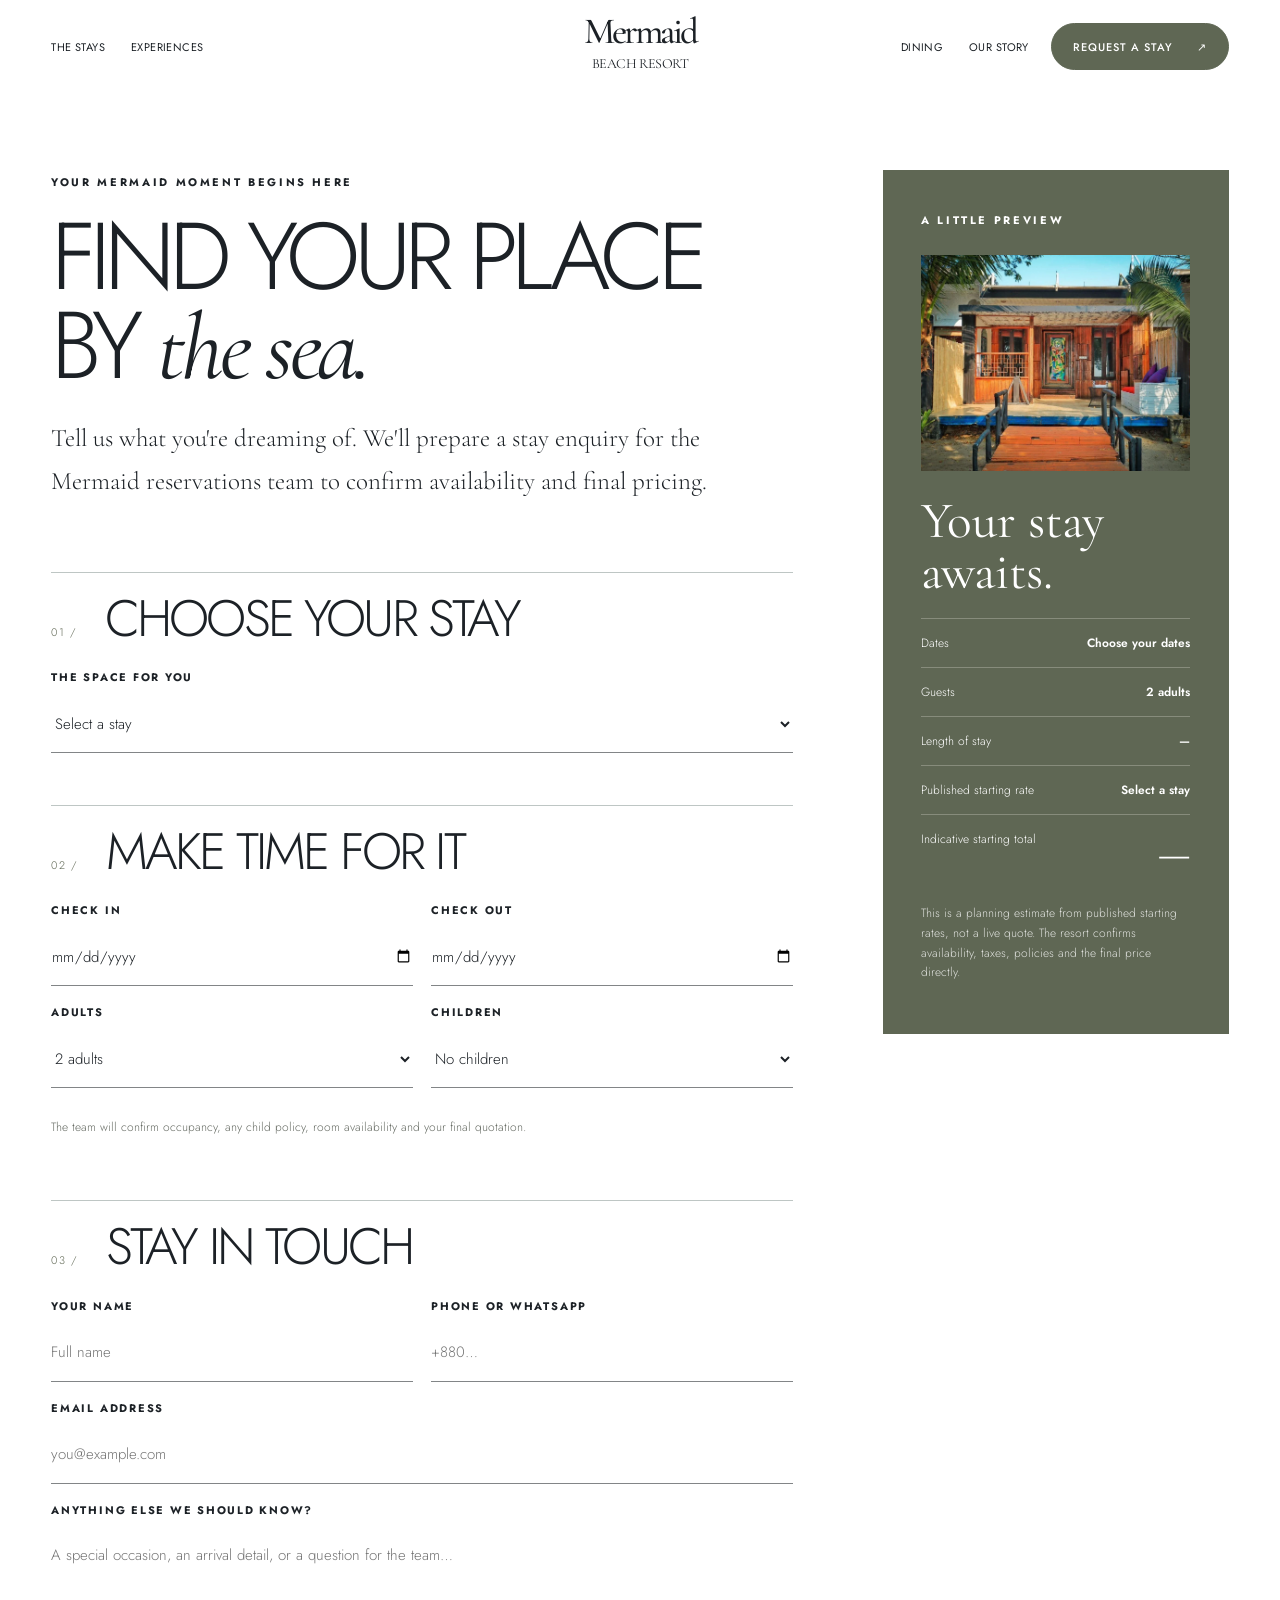
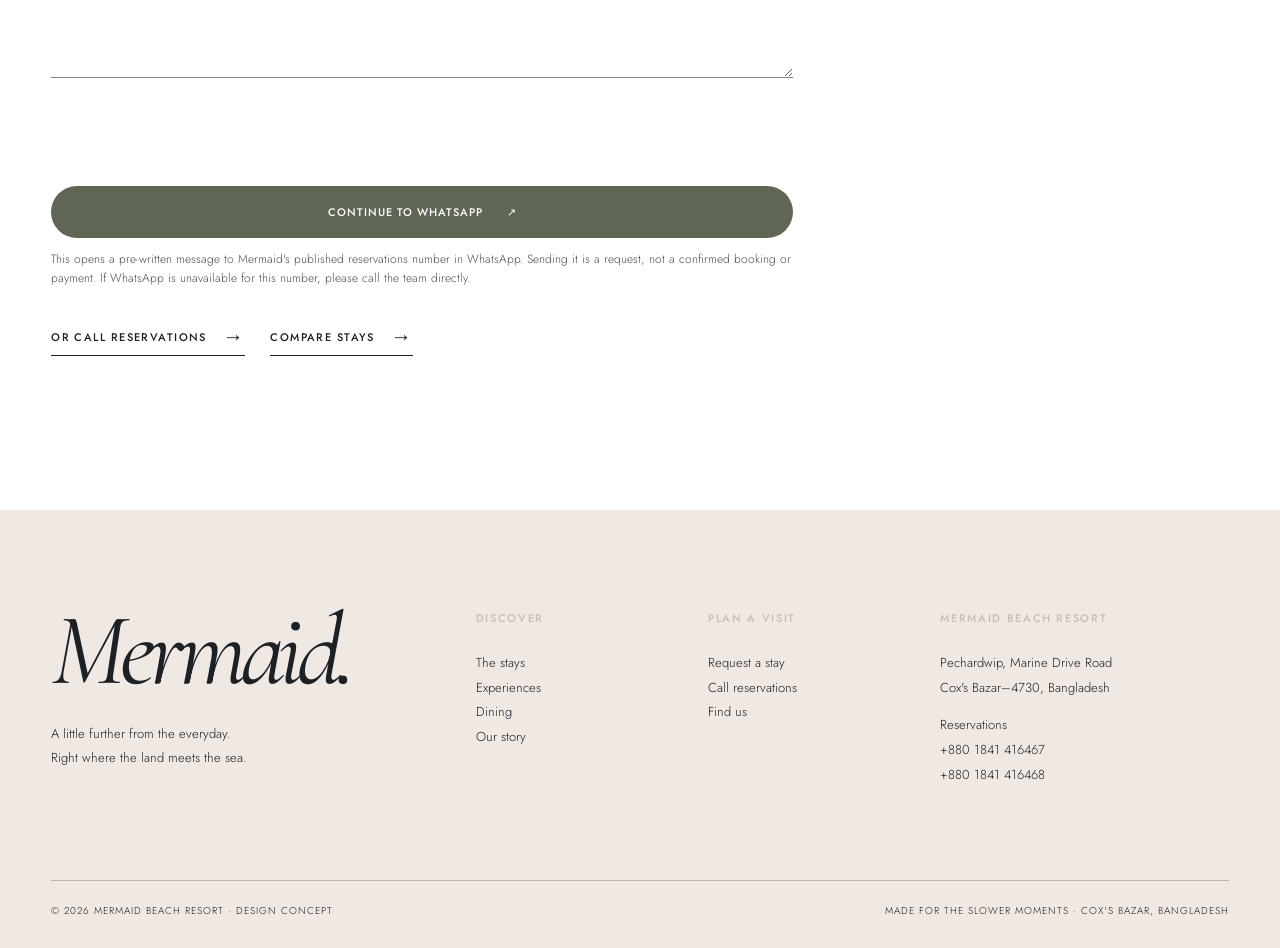
==== commit 3ba0b641: "Rebuild resort site around Rosa motion system" ====
--- a/book.html
+++ b/book.html
@@ -1,6 +1,6 @@
 <!doctype html><html lang="en"><head>
 <meta charset="utf-8"><meta name="viewport" content="width=device-width,initial-scale=1"><meta name="theme-color" content="#17342e"><meta name="description" content="Request a stay at Mermaid Beach Resort. Choose dates and a villa, then send your enquiry directly to the reservations team.">
-<link rel="icon" href="assets/logo-mark.svg" type="image/svg+xml"><link rel="preconnect" href="https://fonts.googleapis.com"><link rel="preconnect" href="https://fonts.gstatic.com" crossorigin><link rel="stylesheet" href="css/tokens.css"><link rel="stylesheet" href="css/main.css"><link rel="stylesheet" href="css/edition.css"><title>Request a Stay — Mermaid Beach Resort</title>
+<link rel="icon" href="assets/logo-mark.svg" type="image/svg+xml"><link rel="preconnect" href="https://fonts.googleapis.com"><link rel="preconnect" href="https://fonts.gstatic.com" crossorigin><link rel="stylesheet" href="css/tokens.css"><link rel="stylesheet" href="css/main.css"><link rel="stylesheet" href="css/rosa.css"><title>Request a Stay — Mermaid Beach Resort</title>
 </head><body data-page="book" class="booking-page"><header id="site-header"></header><main>
 <div class="container booking-shell"><div><div class="booking-head"><span class="eyebrow">Your Mermaid moment begins here</span><h1>Find your place<br>by <em class="serif">the sea.</em></h1><p>Tell us what you're dreaming of. We'll prepare a stay enquiry for the Mermaid reservations team to confirm availability and final pricing.</p></div>
 <form id="booking-form" class="booking-form" novalidate>
@@ -10,4 +10,4 @@
   <div><p class="booking-warning" id="booking-warning" role="alert" aria-live="polite"></p><button class="button button--dark booking-submit" type="submit">Continue to WhatsApp <span aria-hidden="true">↗</span></button><p class="booking-disclaimer">This opens a pre-written message to Mermaid's published reservations number in WhatsApp. Sending it is a request, not a confirmed booking or payment. If WhatsApp is unavailable for this number, please call the team directly.</p><div class="booking-help"><a class="link-arrow" href="tel:+8801841416467">Or call reservations <span aria-hidden="true">→</span></a><a class="link-arrow" href="stays.html">Compare stays <span aria-hidden="true">→</span></a></div></div>
 </form></div>
 <aside class="booking-summary" aria-label="Your stay summary"><span class="eyebrow">A little preview</span><img id="summary-image" class="booking-summary__image" src="assets/img/stay-beach-villa.webp" alt="Beach Villa at Mermaid Beach Resort"><h2 id="summary-name">Your stay awaits.</h2><div class="summary-line"><span>Dates</span><strong id="summary-dates">Choose your dates</strong></div><div class="summary-line"><span>Guests</span><strong id="summary-guests">2 adults</strong></div><div class="summary-line"><span>Length of stay</span><strong id="summary-nights">—</strong></div><div class="summary-line"><span>Published starting rate</span><strong id="summary-rate">Select a stay</strong></div><div class="summary-line"><span>Indicative starting total</span><strong class="summary-total" id="summary-total">—</strong></div><p class="summary-note">This is a planning estimate from published starting rates, not a live quote. The resort confirms availability, taxes, policies and the final price directly.</p></aside></div>
-</main><footer id="site-footer"></footer><script defer src="assets/vendor/gsap.min.js"></script><script defer src="assets/vendor/ScrollTrigger.min.js"></script><script defer src="assets/vendor/lenis.min.js"></script><script defer src="js/main.js"></script><script defer src="js/edition.js"></script><script defer src="js/booking.js"></script></body></html>
+</main><footer id="site-footer"></footer><script defer src="assets/vendor/gsap.min.js"></script><script defer src="assets/vendor/ScrollTrigger.min.js"></script><script defer src="assets/vendor/lenis.min.js"></script><script defer src="js/main.js"></script><script defer src="js/rosa.js"></script><script defer src="js/booking.js"></script></body></html>
--- a/css/tokens.css
+++ b/css/tokens.css
@@ -1,15 +1,15 @@
 :root {
-  --color-primary: #17343c;
-  --color-secondary: #f4ede0;
-  --color-white: #fffaf1;
-  --color-hotels: #91bbb4;
-  --color-gastro: #d48565;
-  --color-leisure: #b9d1c8;
-  --color-origins: #59645a;
-  --color-tertiary: #bf4e36;
-  --color-muted: #67756f;
-  --font-sans: "DM Sans", Arial, sans-serif;
-  --font-serif: "Bodoni Moda", Georgia, serif;
+  --color-primary: #1c2126;
+  --color-secondary: #f0e8e3;
+  --color-white: #ffffff;
+  --color-hotels: #5f6754;
+  --color-gastro: #9e9688;
+  --color-leisure: #c6bfb5;
+  --color-origins: #5f6754;
+  --color-tertiary: #5f6754;
+  --color-muted: #676c64;
+  --font-sans: "Jost", Arial, sans-serif;
+  --font-serif: "Cormorant Garamond", Georgia, serif;
   --ease-out: cubic-bezier(.05,.76,.38,1.015);
   --expo-in: cubic-bezier(.7,0,.84,0);
   --expo-in-out: cubic-bezier(.895,0,.18,1);
--- a/css/rosa.css
+++ b/css/rosa.css
@@ -0,0 +1,245 @@
+@import url('https://fonts.googleapis.com/css2?family=Jost:wght@300;400;500;600&display=swap');
+
+/* Rosa Hotels is the base: mineral white, light sans statements, italic serif pivots,
+   a circular film, quiet photographic compositions, and one dark chapter. */
+:root{--rosa-ink:#1c2126;--rosa-olive:#5f6754;--rosa-paper:#f0e8e3;--rosa-white:#fff;--rosa-sans:"Jost",Arial,sans-serif;--rosa-serif:"Cormorant Garamond",Georgia,serif}
+html{scroll-padding-top:80px}
+body{background:var(--rosa-white);color:var(--rosa-ink);font-family:var(--rosa-sans);font-weight:300;overflow-x:clip}
+::selection{background:var(--rosa-olive);color:#fff}
+.serif,.rosa-home em,.page-hero em,.footer-cta em{font-family:var(--rosa-serif);font-style:italic;font-weight:400;letter-spacing:-.045em}
+.rosa-overline{display:block;font-size:11px;font-weight:500;letter-spacing:.17em;line-height:1.4;text-transform:uppercase}
+.button,.header-book{font-family:var(--rosa-sans);font-size:11px;font-weight:500;letter-spacing:.09em}
+.button--dark,.header-book,.site-header.is-solid .header-book{background:var(--rosa-olive);border-color:var(--rosa-olive);color:#fff}
+.button--dark:hover,.header-book:hover{background:var(--rosa-ink);border-color:var(--rosa-ink)}
+.button--light{background:#fff;color:var(--rosa-ink);border-color:#fff}
+.link-arrow{font-family:var(--rosa-sans);font-size:11px;font-weight:500;letter-spacing:.13em}
+.link-arrow span:last-child{transform:none;transition:transform .4s var(--expo-out)}
+.link-arrow:hover span:last-child{transform:translate(4px,-4px)}
+
+/* §00 Navigation: centered mark gives way to Rosa's compact reserve pill. */
+.site-header,.site-header.is-hero{height:93px;background:#fff;color:var(--rosa-ink);grid-template-columns:1fr auto 1fr;box-shadow:none}
+.site-header.is-solid{height:76px;background:transparent;backdrop-filter:none;box-shadow:none}
+.site-header.is-hidden{transform:none}
+.site-header.is-solid .desktop-nav,.site-header.is-solid .brand{opacity:0;pointer-events:none}
+.site-header .brand{grid-column:2;grid-row:1;justify-self:center;flex-direction:column;gap:0;transition:opacity .4s}
+.brand__mark{display:none}
+.brand__text{font-family:var(--rosa-serif);font-size:37px;font-weight:500;letter-spacing:-.08em;line-height:.65;text-align:center}
+.brand__text small{font-family:var(--rosa-serif);font-size:14px;font-weight:400;letter-spacing:-.035em;margin-top:12px}
+.desktop-nav{gap:clamp(17px,2vw,35px);transition:opacity .4s}
+.desktop-nav--left{grid-column:1;grid-row:1;justify-self:start}
+.desktop-nav--right{justify-content:flex-end}
+.desktop-nav a{font-size:11px;font-weight:400;letter-spacing:.04em}
+.header-actions{grid-column:3;grid-row:1;gap:22px}
+.header-book{min-width:148px;min-height:47px}
+.menu-toggle{display:none}
+.site-header.is-solid .header-actions{background:#fff;border-radius:999px;padding:5px 5px 5px 15px;box-shadow:0 3px 18px rgba(0,0,0,.08)}
+.site-header.is-solid .desktop-nav--right{display:none}
+.site-header.is-solid .menu-toggle{display:flex;font-size:0;padding:10px}
+.site-header.is-solid .menu-toggle__lines{width:17px}
+.site-header.is-solid .header-book{min-height:40px}
+.menu-open .site-header,.menu-open .site-header.is-solid{background:transparent;color:#fff}
+.menu-open .site-header .brand{opacity:0}
+.mobile-menu{background:var(--rosa-ink)}
+.mobile-menu nav a{font-family:var(--rosa-sans);font-weight:300;letter-spacing:-.06em}
+.mobile-menu nav a:hover{font-family:var(--rosa-serif);font-style:italic}
+.mobile-book{background:var(--rosa-olive);border-color:var(--rosa-olive);color:#fff}
+.scroll-progress{background:var(--rosa-olive)}
+.site-footer{background:var(--rosa-paper);color:var(--rosa-ink);padding:100px 0 30px}
+.site-footer .footer-brand{font-family:var(--rosa-serif);font-size:clamp(72px,8vw,125px);font-weight:400;font-style:italic;letter-spacing:-.06em}
+.site-footer h3{font-weight:500;letter-spacing:.15em}
+.site-footer a:hover{color:var(--rosa-olive)}
+.footer-bottom{border-color:rgba(28,33,38,.25)}
+
+/* §01 / M01–M02 Circular film: 3.4 viewport heights, white field, centered type. */
+.rosa-hero{height:340svh;background:#fff;position:relative}
+.rosa-hero__sticky{position:sticky;top:0;height:100svh;overflow:hidden;background:#fff}
+.rosa-hero__opening{position:absolute;z-index:2;top:18%;left:0;right:0;display:flex;flex-direction:column;align-items:center;text-align:center;pointer-events:none}
+.rosa-hero__opening>*{pointer-events:auto}
+.rosa-hero__opening h1{font-family:var(--rosa-sans);font-size:clamp(70px,8vw,138px);font-weight:300;letter-spacing:-.065em;line-height:.83;margin:42px 0 32px;text-transform:uppercase}
+.rosa-hero__opening h1 span,.rosa-hero__opening h1 em{display:block}
+.rosa-hero__opening h1 em{font-size:1.14em;line-height:.84;text-transform:none}
+.rosa-hero__reserve{min-width:190px}
+.rosa-hero__mask{position:absolute;inset:0;clip-path:circle(19vw at 50% 116%);background-image:url('../assets/img/02-tidal-shore.webp');background-size:cover;background-position:center;will-change:clip-path}
+.rosa-hero__video{display:block;width:100%;height:100%;object-fit:cover;object-position:center;filter:saturate(.72) contrast(1.07) brightness(.82)}
+.rosa-hero__grade{position:absolute;inset:0;background:linear-gradient(0deg,rgba(5,24,30,.42),transparent 53%);pointer-events:none}
+.rosa-hero__after{position:absolute;z-index:2;inset:auto var(--space-edge) 7vh;color:#fff;display:flex;align-items:end;justify-content:space-between;gap:25px;opacity:0;pointer-events:none}
+.rosa-hero__after>span{font-size:11px;letter-spacing:.16em;font-weight:500;max-width:23ch}
+.rosa-hero__after p{font-size:clamp(63px,8vw,130px);font-weight:300;letter-spacing:-.06em;line-height:.83;margin:0;text-align:center;text-transform:uppercase}
+.rosa-hero__after p em{display:block;text-transform:none;font-size:1.12em}
+.rosa-welcome{background:#fff;min-height:76svh;display:flex;flex-direction:column;justify-content:center;align-items:center;gap:50px;padding:150px var(--space-edge);text-align:center}
+.rosa-welcome p{font-family:var(--rosa-serif);font-size:clamp(31px,3vw,54px);font-weight:400;line-height:1.12;max-width:30ch;margin:0}
+
+/* §02 / M03 One panoramic background shared by three selectable stays. */
+.rosa-properties{height:100svh;min-height:720px;position:relative;overflow:hidden;color:#fff;background:var(--rosa-olive)}
+.rosa-properties__media,.rosa-properties__wash,.rosa-properties__media img{position:absolute;inset:0;width:100%;height:100%}
+.rosa-properties__media img{object-fit:cover;opacity:0;transform:scale(1.06);transition:opacity .8s var(--expo-in-out),transform 1.4s var(--expo-out)}
+.rosa-properties__media img.is-active{opacity:1;transform:scale(1)}
+.rosa-properties__wash{background:linear-gradient(0deg,rgba(12,25,23,.67),transparent 65%),linear-gradient(90deg,rgba(12,25,23,.13),transparent 65%)}
+.rosa-properties__heading{position:absolute;z-index:2;left:var(--space-edge);right:var(--space-edge);top:18%;text-align:center}
+.rosa-properties__heading h2{font-size:clamp(60px,7.2vw,114px);font-weight:300;line-height:.87;letter-spacing:-.06em;text-transform:uppercase;margin:18px 0}
+.rosa-properties__heading h2 em{display:block;text-transform:none;font-size:1.12em}
+.rosa-properties__choices{position:absolute;z-index:2;left:var(--space-edge);right:var(--space-edge);bottom:8%;display:grid;grid-template-columns:repeat(3,1fr)}
+.rosa-properties__choices a{min-height:175px;display:flex;flex-direction:column;align-items:center;justify-content:center;gap:9px;text-align:center;border-right:1px solid rgba(255,255,255,.65);transition:background .6s var(--expo-out)}
+.rosa-properties__choices a:last-child{border-right:0}
+.rosa-properties__choices a:hover,.rosa-properties__choices a:focus-visible{background:rgba(255,255,255,.13)}
+.rosa-properties__choices span{font-size:10px;letter-spacing:.17em}
+.rosa-properties__choices strong{font-size:clamp(22px,2.2vw,35px);font-weight:300}
+.rosa-properties__choices b{font-size:21px;font-weight:300;transform:rotate(45deg);transition:transform .4s var(--expo-out)}
+.rosa-properties__choices a:hover b{transform:rotate(0)}
+.rosa-statement{min-height:85svh;display:flex;flex-direction:column;justify-content:center;align-items:center;padding:150px var(--space-edge);text-align:center}
+.rosa-statement h2{font-size:clamp(75px,9vw,145px);font-weight:300;line-height:.82;letter-spacing:-.07em;text-transform:uppercase;margin:35px 0}
+.rosa-statement h2 em{display:block;font-size:1.12em;text-transform:none}
+.rosa-statement p{font-family:var(--rosa-serif);font-size:clamp(23px,2.2vw,35px);max-width:32ch;line-height:1.2}
+
+/* §03–§04 / M04 Fragments of place, varied crop and rate rather than equal cards. */
+.rosa-collage{padding:50px 0 160px;display:grid;grid-template-columns:repeat(12,minmax(0,1fr));gap:0;align-items:start;overflow:hidden}
+.rosa-collage figure{margin:0;overflow:hidden}
+.rosa-collage figure img{width:100%;height:100%;object-fit:cover}
+.rosa-collage figcaption{font-size:10px;letter-spacing:.16em;margin-top:13px}
+.rosa-collage__large{grid-column:1/6;grid-row:1/3;height:720px}
+.rosa-collage__copy{grid-column:8/13;grid-row:1/2;padding:160px 10% 100px 0}
+.rosa-collage__copy h2{font-size:clamp(48px,5.2vw,85px);font-weight:300;line-height:.9;letter-spacing:-.055em;text-transform:uppercase;margin:25px 0 35px}
+.rosa-collage__copy h2 em{display:block;text-transform:none;font-size:1.08em}
+.rosa-collage__copy p{font-family:var(--rosa-serif);font-size:clamp(21px,1.9vw,29px);line-height:1.2;max-width:27ch;margin-bottom:35px}
+.rosa-collage__small{grid-column:7/11;grid-row:2/3;height:460px;margin-top:-40px!important}
+.rosa-collage__wide{grid-column:3/9;grid-row:3/4;height:570px;margin-top:150px!important}
+.rosa-collage__aside{grid-column:10/13;grid-row:3/4;padding:370px 18% 0 0}
+.rosa-collage__aside p{font-family:var(--rosa-serif);font-size:clamp(30px,3vw,51px);line-height:1;margin-top:20px}
+
+/* §05 / M05 The site's single dark tonal inversion. */
+.rosa-belief{background:var(--rosa-ink);color:#fff;min-height:135svh;display:grid;grid-template-columns:1.1fr .9fr;align-items:center;gap:8vw;padding:150px var(--space-edge);overflow:hidden}
+.rosa-belief__inner h2{font-size:clamp(64px,7.2vw,118px);font-weight:300;line-height:.95;letter-spacing:-.06em;text-transform:uppercase;margin:80px 0 60px;max-width:10ch}
+.rosa-belief__inner h2 .word{display:inline-block;white-space:nowrap}
+.rosa-belief__inner h2 .char{display:inline-block}
+.rosa-belief__inner>p{font-family:var(--rosa-serif);font-size:clamp(24px,2.1vw,34px);line-height:1.2;max-width:28ch;margin:0 0 40px}
+.rosa-belief__image{height:70svh;align-self:end;margin-bottom:-80px;overflow:hidden}
+.rosa-belief__image img{width:100%;height:100%;object-fit:cover;filter:saturate(.75)}
+
+/* §06–§08 Calm editorial offers, sensory image field and draggable rail. */
+.rosa-experiences{padding:160px var(--space-edge);background:#fff}
+.rosa-experiences__intro{text-align:center;max-width:750px;margin:0 auto 100px}
+.rosa-experiences h2,.rosa-discover h2,.rosa-close h2{font-size:clamp(67px,7vw,113px);font-weight:300;line-height:.86;letter-spacing:-.06em;text-transform:uppercase;margin:22px 0 30px}
+.rosa-experiences h2 em,.rosa-discover h2 em,.rosa-close h2 em{display:block;text-transform:none;font-size:1.15em}
+.rosa-experiences__intro p{font-family:var(--rosa-serif);font-size:clamp(23px,2vw,32px)}
+.rosa-experiences__grid{display:grid;grid-template-columns:1fr 1fr;gap:4vw;align-items:start}
+.rosa-experience:nth-child(2){margin-top:150px}
+.rosa-experience img{height:clamp(450px,45vw,720px);width:100%;object-fit:cover;transition:transform 1.4s var(--expo-out);filter:saturate(.85)}
+.rosa-experience:hover img{transform:scale(.97)}
+.rosa-experience>span{display:block;font-size:10px;letter-spacing:.16em;margin:20px 0 10px}
+.rosa-experience strong{display:flex;justify-content:space-between;font-family:var(--rosa-serif);font-size:clamp(39px,4vw,65px);font-weight:400;line-height:1}
+.rosa-experience strong b{font-family:var(--rosa-sans);font-size:25px;font-weight:300}
+.rosa-dining{height:100svh;min-height:680px;position:relative;color:#fff;overflow:hidden}
+.rosa-dining>img,.rosa-dining__veil{position:absolute;inset:0;width:100%;height:100%}
+.rosa-dining>img{object-fit:cover;filter:saturate(.8)}
+.rosa-dining__veil{background:linear-gradient(90deg,rgba(9,24,27,.55),rgba(9,24,27,.04)),linear-gradient(0deg,rgba(9,24,27,.5),transparent 60%)}
+.rosa-dining__content{position:relative;height:100%;padding:12vh var(--space-edge);display:flex;flex-direction:column;align-items:flex-start;justify-content:flex-end}
+.rosa-dining h2{font-size:clamp(68px,8vw,135px);font-weight:300;text-transform:uppercase;line-height:.84;letter-spacing:-.065em;margin:25px 0 38px}
+.rosa-dining h2 em{display:block;text-transform:none;font-size:1.08em}
+.rosa-discover{background:#fff;padding:170px 0 180px;overflow:hidden}
+.rosa-discover__head{padding:0 var(--space-edge);display:flex;justify-content:space-between;align-items:end;gap:30px;margin-bottom:80px}
+.rosa-discover h2{margin-bottom:0}
+.rosa-discover__controls{display:flex;gap:12px;padding-bottom:10px}
+.rosa-discover__controls button{width:48px;height:48px;border:1px solid var(--rosa-ink);border-radius:50%;background:transparent;font-size:23px;font-weight:300;transition:background .4s,color .4s}
+.rosa-discover__controls button:hover{background:var(--rosa-ink);color:#fff}
+.rosa-discover__rail{display:flex;gap:24px;overflow-x:auto;padding:0 var(--space-edge) 28px;scroll-snap-type:x mandatory;cursor:grab;scrollbar-width:none}
+.rosa-discover__rail::-webkit-scrollbar{display:none}
+.rosa-discover__rail.is-dragging{cursor:grabbing;scroll-snap-type:none}
+.rosa-discover__card{min-width:36vw;max-width:620px;scroll-snap-align:start}
+.rosa-discover__card img{height:clamp(400px,40vw,610px);width:100%;object-fit:cover;filter:saturate(.85);transition:transform .6s var(--expo-out)}
+.rosa-discover__card:hover img{transform:scale(.98)}
+.rosa-discover__card>span{display:block;font-size:10px;letter-spacing:.16em;margin:18px 0 8px}
+.rosa-discover__card strong{font-size:clamp(35px,3.4vw,57px);font-weight:300;line-height:1}
+.rosa-close{min-height:90svh;background:var(--rosa-paper);text-align:center;padding:130px var(--space-edge);display:flex;flex-direction:column;align-items:center;justify-content:center}
+.rosa-close h2{font-size:clamp(76px,8vw,137px);margin:30px 0 45px}
+
+/* Inner-page translation: the same spacious sans/serif hierarchy, not a print journal. */
+.page-hero,.page-hero--short{display:flex;flex-direction:column;min-height:0;padding:155px 0 0;background:#fff;color:var(--rosa-ink);overflow:visible}
+.page-hero__shade{display:none}
+.page-hero__content.container{order:1;position:relative;width:min(100% - 2*var(--space-edge),1540px);padding:0 0 45px;text-align:center}
+.page-hero__content>.eyebrow{font-size:11px;letter-spacing:.18em}
+.page-hero h1{font-family:var(--rosa-sans);font-size:clamp(78px,8vw,135px);font-weight:300;text-transform:uppercase;letter-spacing:-.07em;line-height:.82;max-width:100%;margin:45px 0}
+.page-hero h1 em{display:inline-block;text-transform:none;font-size:1.12em;color:var(--rosa-ink)}
+.page-hero__bottom{display:flex;align-items:end;justify-content:space-between;margin:0;padding:0}
+.page-hero__bottom p{font-family:var(--rosa-serif);font-size:22px;line-height:1.15;max-width:30ch}
+.page-hero__media{order:2;position:relative;inset:auto;width:100%;height:clamp(470px,65svh,800px);object-fit:cover;filter:saturate(.85)}
+.editorial-intro{padding:150px 0;grid-template-columns:.3fr 1fr}
+.editorial-intro p{font-family:var(--rosa-serif);font-size:clamp(40px,4vw,70px);line-height:1.1;letter-spacing:-.02em}
+.page-section{background:#fff;padding:130px 0}
+.page-section--light{background:var(--rosa-paper)}
+.page-section--dark{background:var(--rosa-ink)}
+.section-topline .display,.two-col__copy .display{font-family:var(--rosa-sans);font-weight:300;text-transform:uppercase;letter-spacing:-.06em;line-height:.9}
+.section-topline .display em,.two-col__copy .display em{display:inline-block;text-transform:none}
+.two-col__image,.story-grid img{filter:saturate(.82)}
+.stay-entry__copy h2{font-family:var(--rosa-sans);font-weight:300;letter-spacing:-.065em;text-transform:uppercase}
+.stay-entry__copy h2 em{text-transform:none}
+.stay-entry__price{font-family:var(--rosa-serif);font-size:45px}
+.stay-entry__media span{background:var(--rosa-olive)}
+.filter-row button{border-radius:999px;font-family:var(--rosa-sans);font-weight:400}
+.filter-row button:hover,.filter-row button.is-active{background:var(--rosa-olive);border-color:var(--rosa-olive);color:#fff}
+.package-card{background:#fff}
+.package-card h3,.numbered-list li,.editorial-quote p{font-family:var(--rosa-serif);font-weight:400}
+.editorial-quote{background:var(--rosa-paper);color:var(--rosa-ink)}
+.footer-cta{background:var(--rosa-paper);color:var(--rosa-ink)}
+.footer-cta h2{font-family:var(--rosa-sans);font-weight:300;text-transform:uppercase;letter-spacing:-.06em}
+.footer-cta .button{background:var(--rosa-olive);border-color:var(--rosa-olive)}
+.booking-page{background:#fff}
+.booking-shell{padding-top:170px}
+.booking-head h1{font-family:var(--rosa-sans);font-weight:300;text-transform:uppercase;letter-spacing:-.07em}
+.booking-head h1 em{text-transform:none}
+.booking-head p{font-family:var(--rosa-serif);font-size:25px}
+.form-step__head h2{font-family:var(--rosa-sans);font-weight:300;text-transform:uppercase;letter-spacing:-.055em}
+.form-step__head span{color:var(--rosa-olive)}
+.field input,.field select,.field textarea{background:transparent;border:0;border-bottom:1px solid rgba(28,33,38,.55);padding:16px 0}
+.field input:focus,.field select:focus,.field textarea:focus{border:0;border-bottom:2px solid var(--rosa-olive);box-shadow:none}
+.booking-summary{background:var(--rosa-olive);color:#fff}
+.booking-summary h2{font-family:var(--rosa-serif);font-weight:400}
+.summary-total{color:#fff}
+.booking-submit{background:var(--rosa-olive);border-color:var(--rosa-olive)}
+
+@media(max-width:1050px){
+  .desktop-nav{gap:14px}.desktop-nav a{font-size:10px}
+  .rosa-hero__opening h1{font-size:9vw}
+  .rosa-collage__large{height:620px}.rosa-collage__copy{padding-top:80px}
+}
+@media(max-width:800px){
+  .site-header,.site-header.is-hero{height:76px;display:flex;justify-content:space-between;padding:0 20px}
+  .site-header .brand{position:relative;order:1;grid-column:auto;grid-row:auto;opacity:1!important;pointer-events:auto!important}
+  .site-header.is-solid .brand{opacity:0!important;pointer-events:none!important}
+  .brand__text{font-size:33px}.brand__text small{font-size:12px}
+  .header-actions{order:2;gap:8px}.desktop-nav{display:none}
+  .site-header .menu-toggle,.site-header.is-solid .menu-toggle{display:flex;font-size:10px}
+  .site-header .header-book{display:none}
+  .site-header.is-solid .header-actions{padding:3px 8px;background:#fff}
+  .mobile-book{left:auto;right:16px;bottom:16px;transform:none;width:82px;height:82px;min-height:0;border-radius:50%;padding:16px;display:flex;flex-direction:column;align-items:flex-start;justify-content:center;gap:0;font-size:13px;line-height:1.05;letter-spacing:.04em;box-shadow:0 8px 30px rgba(0,0,0,.2)}
+  .mobile-book span{font-size:19px;align-self:flex-end}
+  .booking-page .mobile-book{display:none}
+  .rosa-hero{height:270svh}.rosa-hero__opening{top:23%}.rosa-hero__opening h1{font-size:clamp(65px,10vw,90px)}.rosa-hero__mask{clip-path:circle(29vw at 50% 105%)}
+  .rosa-properties__heading{top:20%}.rosa-properties__choices{bottom:5%}
+  .rosa-collage__large{height:600px}.rosa-collage__copy h2{font-size:6vw}
+  .rosa-belief{grid-template-columns:1fr 1fr;gap:5vw}.rosa-belief__inner h2{font-size:7vw}
+  .rosa-discover__card{min-width:55vw}
+}
+@media(max-width:600px){
+  .rosa-overline{font-size:9px}
+  .rosa-hero{height:245svh}.rosa-hero__opening{top:21%}.rosa-hero__opening h1{font-size:clamp(59px,13.8vw,78px);margin:35px 0 28px}.rosa-hero__reserve{min-width:165px}
+  .rosa-hero__mask{clip-path:circle(42vw at 50% 107%)}.rosa-hero__video{object-position:53% center}
+  .rosa-hero__after{inset:auto 20px 13vh;display:block;text-align:center}.rosa-hero__after>span:last-child{display:none}.rosa-hero__after p{font-size:clamp(57px,13vw,85px);margin:25px 0}
+  .rosa-welcome{min-height:0;padding:110px 20px;gap:30px}.rosa-welcome p{font-size:35px}
+  .rosa-properties{height:100svh;min-height:700px}.rosa-properties__heading{left:20px;right:20px;top:16%}.rosa-properties__heading h2{font-size:clamp(54px,12vw,75px)}
+  .rosa-properties__choices{left:20px;right:20px;bottom:4%;grid-template-columns:1fr}.rosa-properties__choices a{min-height:91px;display:grid;grid-template-columns:1fr auto;justify-content:start;text-align:left;gap:0;border-right:0;border-top:1px solid rgba(255,255,255,.6);padding:12px 0}.rosa-properties__choices a span{grid-column:1/2}.rosa-properties__choices a strong{grid-column:1/2;font-size:29px}.rosa-properties__choices a b{grid-column:2;grid-row:1/3;align-self:center}
+  .rosa-statement{min-height:0;padding:150px 20px}.rosa-statement h2{font-size:clamp(64px,13vw,85px)}.rosa-statement p{font-size:25px}
+  .rosa-collage{display:block;padding:0 0 110px}.rosa-collage__large{height:460px;width:84%}.rosa-collage__copy{padding:110px 20px 75px}.rosa-collage__copy h2{font-size:clamp(52px,12vw,68px)}.rosa-collage__copy p{font-size:25px}.rosa-collage__small{height:390px;width:60%;margin:0 0 0 auto!important}.rosa-collage__wide{height:370px;width:88%;margin:120px 0 0!important}.rosa-collage__aside{padding:65px 20px 0 33%}.rosa-collage__aside p{font-size:35px}
+  .rosa-belief{display:block;padding:125px 20px 0;min-height:0}.rosa-belief__inner h2{font-size:clamp(55px,12vw,72px);margin:45px 0}.rosa-belief__inner>p{font-size:27px}.rosa-belief__image{height:520px;margin:90px -20px 0 20%}
+  .rosa-experiences{padding:110px 20px}.rosa-experiences__intro{margin-bottom:65px}.rosa-experiences h2,.rosa-discover h2{font-size:clamp(58px,12vw,78px)}.rosa-experiences__grid{display:block}.rosa-experience{display:block}.rosa-experience:nth-child(2){margin-top:90px}.rosa-experience img{height:460px}.rosa-experience strong{font-size:40px}
+  .rosa-dining{min-height:680px;height:85svh}.rosa-dining__content{padding:80px 20px}.rosa-dining h2{font-size:clamp(57px,12vw,83px)}
+  .rosa-discover{padding:110px 0}.rosa-discover__head{padding:0 20px;align-items:end;margin-bottom:55px}.rosa-discover__controls button{width:37px;height:37px;font-size:18px}.rosa-discover__rail{padding-left:20px;padding-right:20px;gap:15px}.rosa-discover__card{min-width:78vw}.rosa-discover__card img{height:430px}.rosa-discover__card strong{font-size:38px}
+  .rosa-close{min-height:85svh;padding:110px 20px}.rosa-close h2{font-size:clamp(57px,12.5vw,82px)}
+  .page-hero,.page-hero--short{padding-top:115px}.page-hero__content.container{padding-bottom:30px}.page-hero h1{font-size:clamp(58px,12vw,82px);margin:35px 0}.page-hero__bottom{display:block}.page-hero__bottom p{font-size:20px;margin-top:18px}.page-hero__media{height:53svh;min-height:365px}
+  .editorial-intro{padding:100px 0}.editorial-intro p{font-size:43px}.page-section{padding:100px 0}
+  .stay-entry__copy h2{font-size:clamp(52px,11vw,70px)}.footer-cta h2{font-size:clamp(54px,11.3vw,76px)}.footer-cta h2 em{font-size:.87em}
+  .booking-shell{padding-top:135px}.booking-head h1{font-size:clamp(58px,12vw,78px)}.booking-head p{font-size:22px}.form-step__head h2{font-size:44px}
+}
+@media(prefers-reduced-motion:reduce){
+  .rosa-hero{height:100svh}.rosa-hero__mask{clip-path:circle(31vw at 50% 110%)}.rosa-hero__video{display:none}.rosa-hero__opening{opacity:1!important}.rosa-hero__after{display:none}
+  .rosa-properties__media img:not(.is-active){display:none}.rosa-belief__inner h2 .char{opacity:1!important}
+}
